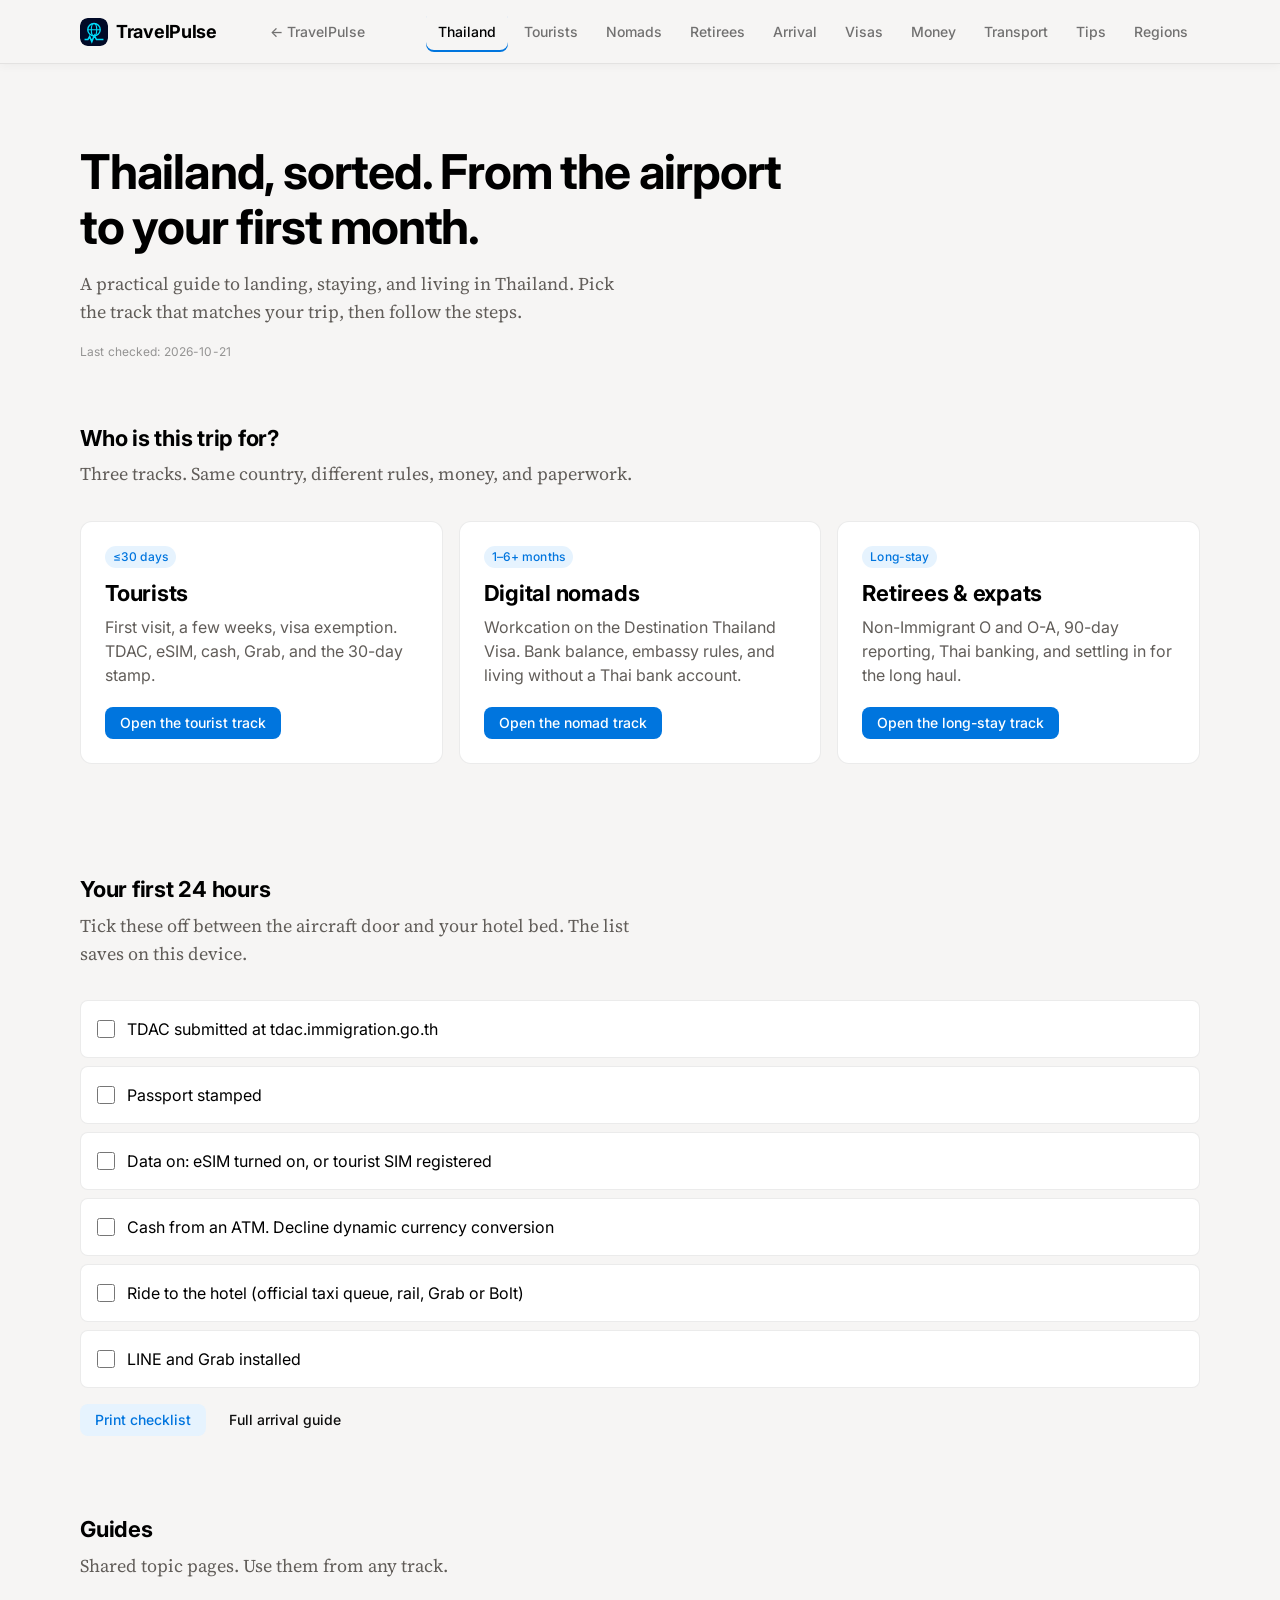
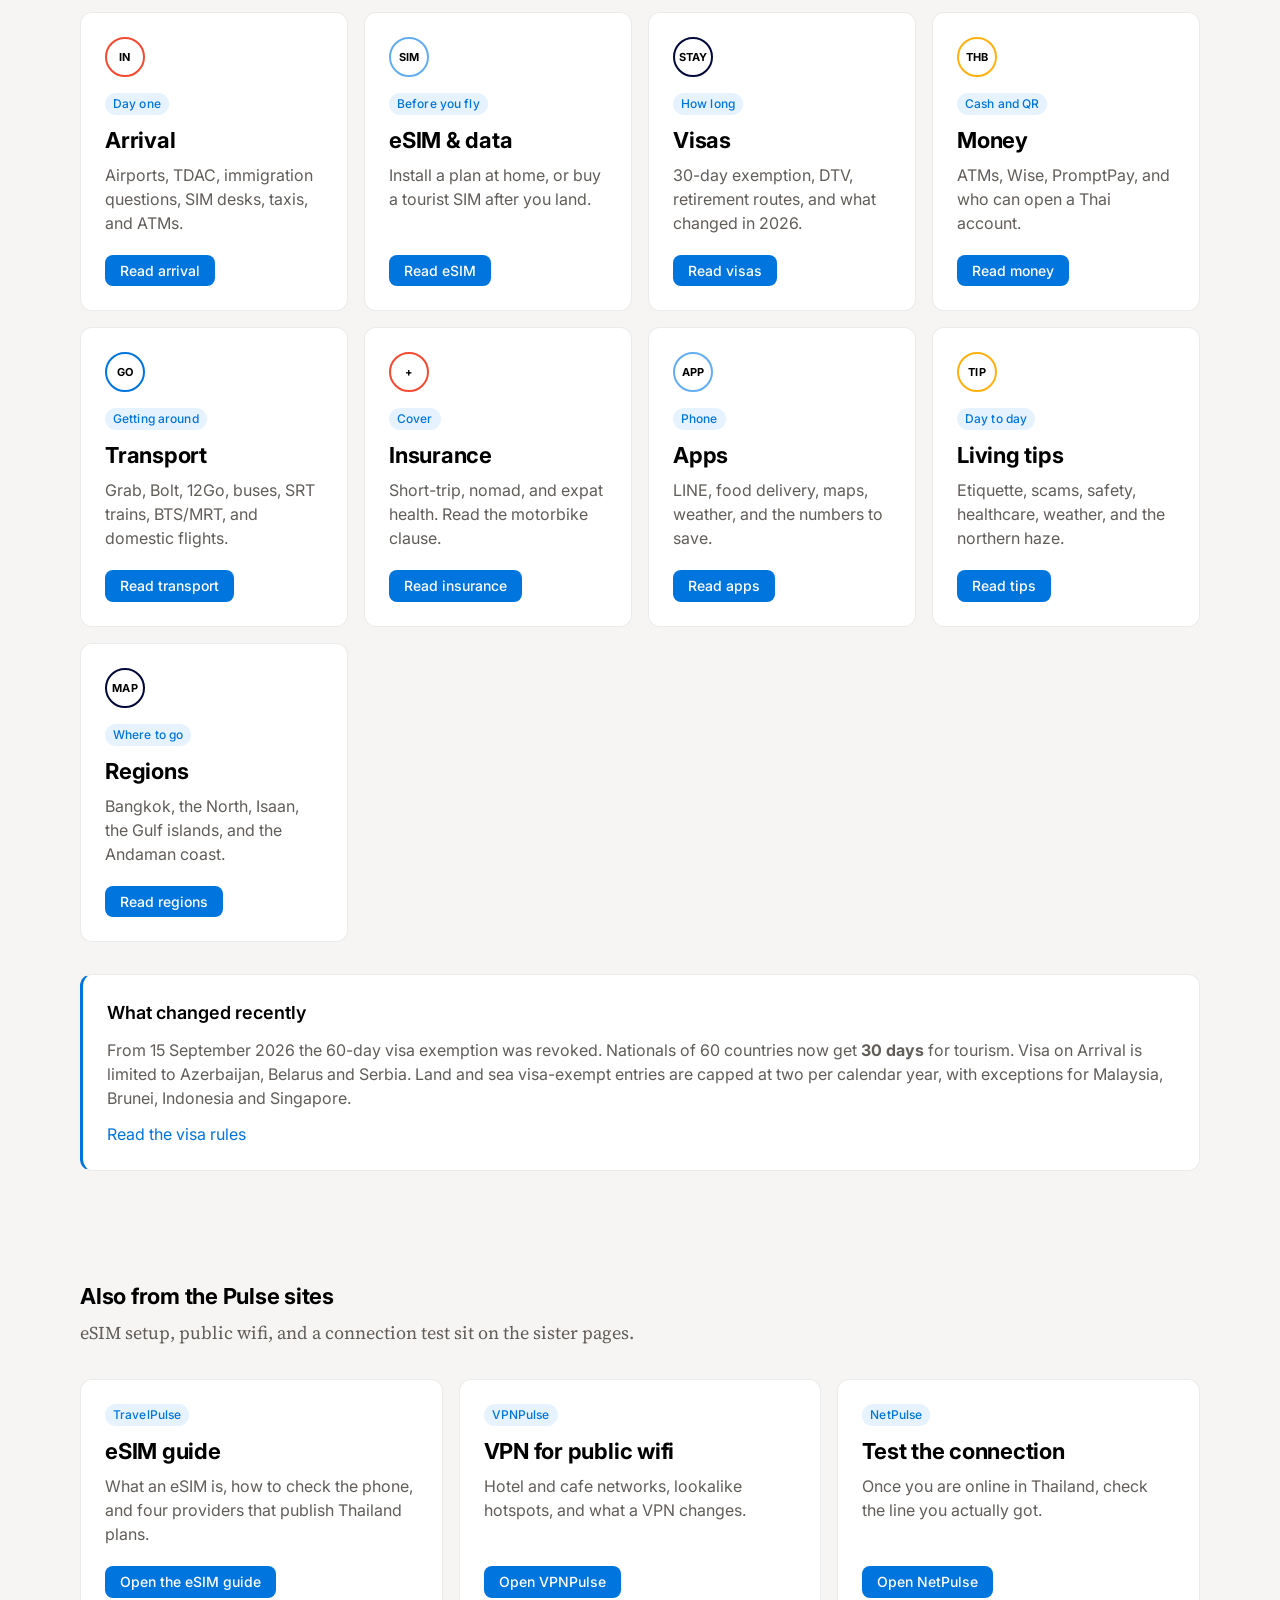
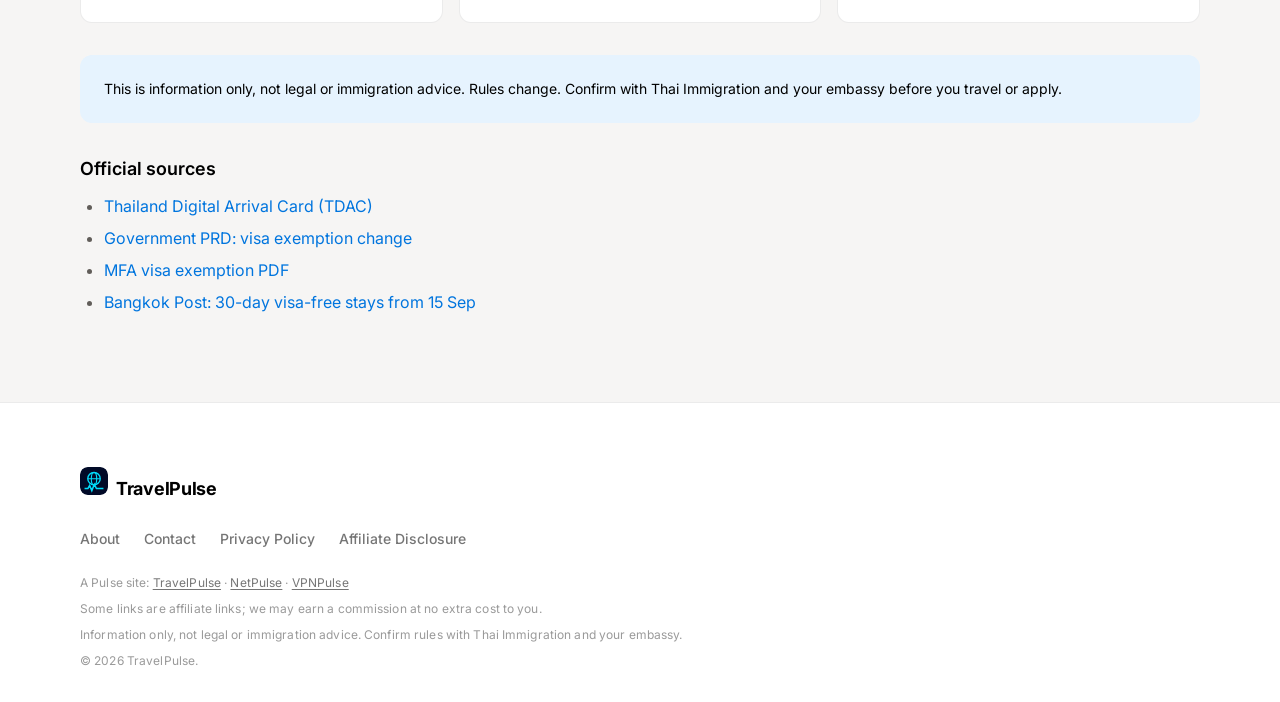
==== index.html @ aad38ae7 "Build Thailand section from BRIEF.md (Grok Build)" ====
<!DOCTYPE html>
<html lang="en">
<head>
  <meta charset="UTF-8">
  <meta name="viewport" content="width=device-width, initial-scale=1.0">
  <meta name="theme-color" content="#f6f5f4">
  <title>Thailand guide - TravelPulse</title>
  <link rel="icon" type="image/svg+xml" href="img/travelpulse-icon.svg">
  <meta name="description" content="A practical guide to Thailand: tourists, digital nomads, and long-stay. Arrival, visas, money, transport, from the airport to the first month.">
  <link rel="canonical" href="https://travelpulse.site/thailand/">
  <meta property="og:title" content="Thailand guide - TravelPulse">
  <meta property="og:description" content="A practical guide to Thailand: tourists, digital nomads, and long-stay. Arrival, visas, money, transport, from the airport to the first month.">
  <meta property="og:url" content="https://travelpulse.site/thailand/">
  <meta property="og:type" content="website">
  <meta property="og:site_name" content="TravelPulse">
  <meta name="twitter:card" content="summary">
  <link rel="preconnect" href="https://fonts.googleapis.com">
  <link rel="preconnect" href="https://fonts.gstatic.com" crossorigin>
  <link href="https://fonts.googleapis.com/css2?family=Inter:wght@400;500;600;700&family=Source+Serif+4:opsz,wght@8..60,400&display=swap" rel="stylesheet">
  <link rel="stylesheet" href="styles.css">
  <link rel="stylesheet" href="travelpulse.css">
  <link rel="stylesheet" href="thailand.css">
  <script type="application/ld+json">
{
  "@context": "https://schema.org",
  "@type": "FAQPage",
  "mainEntity": [
    {
      "@type": "Question",
      "name": "Do I need a TDAC to enter Thailand?",
      "acceptedAnswer": {
        "@type": "Answer",
        "text": "Yes. All non-Thai nationals entering by air, land or sea must submit a Thailand Digital Arrival Card online within 3 days before arrival, including arrival day. It is free and it is not a visa. Use only tdac.immigration.go.th."
      }
    },
    {
      "@type": "Question",
      "name": "How long can I stay in Thailand without a visa from 15 September 2026?",
      "acceptedAnswer": {
        "@type": "Answer",
        "text": "Nationals of 60 countries, including the UK, US, EU states, Australia, Canada and New Zealand, get 30 days for tourism. Seychelles and Mauritius get 15 days. Argentina, Brazil, Chile, South Korea and Peru keep 90 days under bilateral agreements."
      }
    },
    {
      "@type": "Question",
      "name": "Should I buy an eSIM before I fly?",
      "acceptedAnswer": {
        "@type": "Answer",
        "text": "An eSIM installed before the flight gives you data in the arrivals hall. Airport booths for AIS, TrueMove H and dtac need passport registration. A Thai number is a separate product from most data-only travel eSIMs."
      }
    }
  ]
}
  </script>
</head>
<body>
  <a class="skip-link" href="#main">Skip to content</a>
  <header class="site-header">
    <div class="container">
      <nav class="site-nav" aria-label="Primary">
        <a href="index.html" class="logo"><img class="logo-icon" src="img/travelpulse-icon.svg" alt="" width="28" height="28">TravelPulse</a>
        <a class="th-back" href="https://travelpulse.site/">← TravelPulse</a>
        <button class="nav-toggle" type="button" aria-label="Open menu" aria-expanded="false" aria-controls="primary-menu" onclick="var h=this.closest('.site-header'),o=h.classList.toggle('nav-open');this.setAttribute('aria-expanded',o);this.setAttribute('aria-label',o?'Close menu':'Open menu')"><span class="nav-toggle-bars" aria-hidden="true"><span></span><span></span><span></span></span>Menu</button>
        <ul class="nav-links" id="primary-menu">
          <li class="th-menu-back"><a href="https://travelpulse.site/">← TravelPulse</a></li>
          <li><a href="index.html" class="active" aria-current="page">Thailand</a></li>
          <li><a href="tourists.html">Tourists</a></li>
          <li><a href="nomads.html">Nomads</a></li>
          <li><a href="retirees.html">Retirees</a></li>
          <li><a href="arrival.html">Arrival</a></li>
          <li><a href="visas.html">Visas</a></li>
          <li><a href="money.html">Money</a></li>
          <li><a href="transport.html">Transport</a></li>
          <li><a href="living.html">Tips</a></li>
          <li><a href="regions.html">Regions</a></li>
        </ul>
      </nav>
    </div>
  </header>

  <main id="main">
    <section class="hero">
      <div class="container">
        <div class="hero-inner">
          <h1>Thailand, sorted. From the airport to your first month.</h1>
          <p class="lede">A practical guide to landing, staying, and living in Thailand. Pick the track that matches your trip, then follow the steps.</p>
          <p class="last-checked">Last checked: 2026-10-21</p>
        </div>
      </div>
    </section>

    <section class="section" aria-labelledby="tracks-title">
      <div class="container">
        <h2 class="section-title" id="tracks-title">Who is this trip for?</h2>
        <p class="section-intro">Three tracks. Same country, different rules, money, and paperwork.</p>
        <div class="track-grid">
          <article class="tool-card track-card">
            <span class="tool-tag">≤30 days</span>
            <h3>Tourists</h3>
            <p>First visit, a few weeks, visa exemption. TDAC, eSIM, cash, Grab, and the 30-day stamp.</p>
            <a href="tourists.html" class="btn btn-primary">Open the tourist track</a>
          </article>
          <article class="tool-card track-card">
            <span class="tool-tag">1–6+ months</span>
            <h3>Digital nomads</h3>
            <p>Workcation on the Destination Thailand Visa. Bank balance, embassy rules, and living without a Thai bank account.</p>
            <a href="nomads.html" class="btn btn-primary">Open the nomad track</a>
          </article>
          <article class="tool-card track-card">
            <span class="tool-tag">Long-stay</span>
            <h3>Retirees &amp; expats</h3>
            <p>Non-Immigrant O and O-A, 90-day reporting, Thai banking, and settling in for the long haul.</p>
            <a href="retirees.html" class="btn btn-primary">Open the long-stay track</a>
          </article>
        </div>
      </div>
    </section>

    <section class="section" aria-labelledby="hours-title">
      <div class="container">
        <h2 class="section-title" id="hours-title">Your first 24 hours</h2>
        <p class="section-intro">Tick these off between the aircraft door and your hotel bed. The list saves on this device.</p>
        <ul class="checklist" data-checklist="arrival">
          <li><label><input type="checkbox" data-key="tdac"> TDAC submitted at tdac.immigration.go.th</label></li>
          <li><label><input type="checkbox" data-key="stamp"> Passport stamped</label></li>
          <li><label><input type="checkbox" data-key="data"> Data on: eSIM turned on, or tourist SIM registered</label></li>
          <li><label><input type="checkbox" data-key="cash"> Cash from an ATM. Decline dynamic currency conversion</label></li>
          <li><label><input type="checkbox" data-key="ride"> Ride to the hotel (official taxi queue, rail, Grab or Bolt)</label></li>
          <li><label><input type="checkbox" data-key="apps"> LINE and Grab installed</label></li>
        </ul>
        <div class="checklist-actions">
          <button type="button" class="btn btn-ghost" data-print>Print checklist</button>
          <a class="btn btn-ghost-text" href="arrival.html">Full arrival guide</a>
        </div>
      </div>
    </section>

    <section class="section" aria-labelledby="topics-title">
      <div class="container">
        <h2 class="section-title" id="topics-title">Guides</h2>
        <p class="section-intro">Shared topic pages. Use them from any track.</p>
        <div class="tools-grid">
          <article class="tool-card">
            <span class="tool-mark mark-coral" aria-hidden="true">IN</span>
            <span class="tool-tag">Day one</span>
            <h3>Arrival</h3>
            <p>Airports, TDAC, immigration questions, SIM desks, taxis, and ATMs.</p>
            <a href="arrival.html" class="btn btn-primary">Read arrival</a>
          </article>
          <article class="tool-card">
            <span class="tool-mark mark-sky" aria-hidden="true">SIM</span>
            <span class="tool-tag">Before you fly</span>
            <h3>eSIM &amp; data</h3>
            <p>Install a plan at home, or buy a tourist SIM after you land.</p>
            <a href="esim.html" class="btn btn-primary">Read eSIM</a>
          </article>
          <article class="tool-card">
            <span class="tool-mark mark-midnight" aria-hidden="true">STAY</span>
            <span class="tool-tag">How long</span>
            <h3>Visas</h3>
            <p>30-day exemption, DTV, retirement routes, and what changed in 2026.</p>
            <a href="visas.html" class="btn btn-primary">Read visas</a>
          </article>
          <article class="tool-card">
            <span class="tool-mark mark-marigold" aria-hidden="true">THB</span>
            <span class="tool-tag">Cash and QR</span>
            <h3>Money</h3>
            <p>ATMs, Wise, PromptPay, and who can open a Thai account.</p>
            <a href="money.html" class="btn btn-primary">Read money</a>
          </article>
          <article class="tool-card">
            <span class="tool-mark" aria-hidden="true">GO</span>
            <span class="tool-tag">Getting around</span>
            <h3>Transport</h3>
            <p>Grab, Bolt, 12Go, buses, SRT trains, BTS/MRT, and domestic flights.</p>
            <a href="transport.html" class="btn btn-primary">Read transport</a>
          </article>
          <article class="tool-card">
            <span class="tool-mark mark-coral" aria-hidden="true">+</span>
            <span class="tool-tag">Cover</span>
            <h3>Insurance</h3>
            <p>Short-trip, nomad, and expat health. Read the motorbike clause.</p>
            <a href="insurance.html" class="btn btn-primary">Read insurance</a>
          </article>
          <article class="tool-card">
            <span class="tool-mark mark-sky" aria-hidden="true">APP</span>
            <span class="tool-tag">Phone</span>
            <h3>Apps</h3>
            <p>LINE, food delivery, maps, weather, and the numbers to save.</p>
            <a href="apps.html" class="btn btn-primary">Read apps</a>
          </article>
          <article class="tool-card">
            <span class="tool-mark mark-marigold" aria-hidden="true">TIP</span>
            <span class="tool-tag">Day to day</span>
            <h3>Living tips</h3>
            <p>Etiquette, scams, safety, healthcare, weather, and the northern haze.</p>
            <a href="living.html" class="btn btn-primary">Read tips</a>
          </article>
          <article class="tool-card">
            <span class="tool-mark mark-midnight" aria-hidden="true">MAP</span>
            <span class="tool-tag">Where to go</span>
            <h3>Regions</h3>
            <p>Bangkok, the North, Isaan, the Gulf islands, and the Andaman coast.</p>
            <a href="regions.html" class="btn btn-primary">Read regions</a>
          </article>
        </div>

        <aside class="changed-box">
          <h2>What changed recently</h2>
          <p>From 15 September 2026 the 60-day visa exemption was revoked. Nationals of 60 countries now get <strong>30 days</strong> for tourism. Visa on Arrival is limited to Azerbaijan, Belarus and Serbia. Land and sea visa-exempt entries are capped at two per calendar year, with exceptions for Malaysia, Brunei, Indonesia and Singapore.</p>
          <p><a href="visas.html">Read the visa rules</a></p>
        </aside>
      </div>
    </section>

    <section class="section cross-promo" aria-labelledby="pulse-title">
      <div class="container">
        <h2 class="section-title" id="pulse-title">Also from the Pulse sites</h2>
        <p class="section-intro">eSIM setup, public wifi, and a connection test sit on the sister pages.</p>
        <div class="tools-grid">
          <article class="tool-card">
            <span class="tool-tag">TravelPulse</span>
            <h3>eSIM guide</h3>
            <p>What an eSIM is, how to check the phone, and four providers that publish Thailand plans.</p>
            <a href="https://travelpulse.site/esim.html" class="btn btn-primary">Open the eSIM guide</a>
          </article>
          <article class="tool-card">
            <span class="tool-tag">VPNPulse</span>
            <h3>VPN for public wifi</h3>
            <p>Hotel and cafe networks, lookalike hotspots, and what a VPN changes.</p>
            <a href="https://vpnpulse.site" class="btn btn-primary" target="_blank" rel="noopener">Open VPNPulse</a>
          </article>
          <article class="tool-card">
            <span class="tool-tag">NetPulse</span>
            <h3>Test the connection</h3>
            <p>Once you are online in Thailand, check the line you actually got.</p>
            <a href="https://netpulse.site" class="btn btn-primary" target="_blank" rel="noopener">Open NetPulse</a>
          </article>
        </div>
                <aside class="disclaimer-box" role="note">
          <p>This is information only, not legal or immigration advice. Rules change. Confirm with Thai Immigration and your embassy before you travel or apply.</p>
        </aside>
                <section class="sources" aria-labelledby="sources-title">
          <h2 id="sources-title">Official sources</h2>
          <ul>
            <li><a href="https://tdac.immigration.go.th" target="_blank" rel="noopener">Thailand Digital Arrival Card (TDAC)</a></li>
            <li><a href="https://thailand.prd.go.th/en/content/category/detail/id/48/iid/538547" target="_blank" rel="noopener">Government PRD: visa exemption change</a></li>
            <li><a href="https://image.mfa.go.th/mfa/0/TkZZJfspCP/Visa_Exemption_Scheme/PR-eng.pdf" target="_blank" rel="noopener">MFA visa exemption PDF</a></li>
            <li><a href="https://www.bangkokpost.com/thailand/general/3311970/30day-visafree-stays-to-take-effect-on-sept-15" target="_blank" rel="noopener">Bangkok Post: 30-day visa-free stays from 15 Sep</a></li>
          </ul>
        </section>
      </div>
    </section>
  </main>
  <footer class="site-footer">
    <div class="container">
      <a href="index.html" class="logo"><img class="logo-icon" src="img/travelpulse-icon.svg" alt="" width="28" height="28">TravelPulse</a>
      <ul class="footer-links">
        <li><a href="https://travelpulse.site/about.html">About</a></li>
        <li><a href="https://travelpulse.site/contact.html">Contact</a></li>
        <li><a href="https://travelpulse.site/privacy.html">Privacy Policy</a></li>
        <li><a href="https://travelpulse.site/affiliate-disclosure.html">Affiliate Disclosure</a></li>
      </ul>
      <p class="footer-copy">A Pulse site: <a href="https://travelpulse.site/">TravelPulse</a> · <a href="https://netpulse.site" target="_blank" rel="noopener">NetPulse</a> · <a href="https://vpnpulse.site" target="_blank" rel="noopener">VPNPulse</a></p>
      <p class="footer-copy">Some links are affiliate links; we may earn a commission at no extra cost to you.</p>
      <p class="footer-copy">Information only, not legal or immigration advice. Confirm rules with Thai Immigration and your embassy.</p>
      <p class="footer-copy">&copy; 2026 TravelPulse.</p>
    </div>
  </footer>
  <script src="thailand.js"></script>
</body>
</html>
---- styles.css ----
/* NetPulse — Notion design system
   Tokens from /workspace/design-systems/notion/TOKENS.md
   SOURCE.md wins on conflict. */

:root {
  color-scheme: light;

  /* Surfaces */
  --nt-canvas: #f6f5f4;
  --nt-surface: #ffffff;
  --nt-surface-dark: #02093a;

  /* Ink */
  --nt-ink: #000000;
  --nt-ink-95: rgba(0, 0, 0, 0.95);
  --nt-ink-90: rgba(0, 0, 0, 0.90);
  --nt-ink-60: rgba(0, 0, 0, 0.60);
  --nt-ink-54: rgba(0, 0, 0, 0.54);
  --nt-ink-40: rgba(0, 0, 0, 0.40);
  --nt-ink-20: rgba(0, 0, 0, 0.20);
  --nt-charcoal: #111111;
  --nt-graphite: #615d59;
  --nt-stone: #757575;
  --nt-slate: #696969;
  --nt-on-dark: #ffffff;

  /* Borders */
  --nt-border: rgba(0, 0, 0, 0.08);

  /* Primary */
  --nt-blue: #0075de;
  --nt-blue-hover: #0068c6;
  --nt-blue-tint: #e6f3fe;

  /* Accents */
  --nt-marigold: #ffb110;
  --nt-coral: #f64932;
  --nt-saffron: #e89d01;
  --nt-vermillion: #e32d14;
  --nt-mocha: #b18164;
  --nt-signal-blue: #097fe8;
  --nt-sky-wash: #62aef0;
  --nt-midnight: #02093a;
  --nt-peach: #f6d5b8;

  --nt-focus-ring: 0 0 0 2px var(--nt-canvas), 0 0 0 4px var(--nt-blue);

  /* Typography */
  --nt-font-sans: "Inter", ui-sans-serif, system-ui, -apple-system, BlinkMacSystemFont, "Segoe UI", Roboto, sans-serif;
  --nt-font-serif: "Source Serif 4", "Source Serif Pro", Georgia, "Times New Roman", serif;
  --nt-font-features: "lnum";

  --nt-weight-regular: 400;
  --nt-weight-medium: 500;
  --nt-weight-semibold: 600;
  --nt-weight-bold: 700;

  --nt-text-caption: 12px;
  --nt-leading-caption: 1.33;
  --nt-tracking-caption: 0.12px;
  --nt-text-body-sm: 14px;
  --nt-leading-body-sm: 1.43;
  --nt-text-body: 16px;
  --nt-leading-body: 1.5;
  --nt-text-subheading: 20px;
  --nt-text-heading-sm: 22px;
  --nt-leading-heading-sm: 1.27;
  --nt-tracking-heading-sm: -0.242px;
  --nt-text-heading: 40px;
  --nt-leading-heading: 1.5;
  --nt-text-heading-lg: 48px;
  --nt-text-serif: 18px;
  --nt-leading-serif: 1.56;

  /* Spacing */
  --nt-space-4: 4px;
  --nt-space-8: 8px;
  --nt-space-12: 12px;
  --nt-space-16: 16px;
  --nt-space-20: 20px;
  --nt-space-24: 24px;
  --nt-space-28: 28px;
  --nt-space-32: 32px;
  --nt-space-36: 36px;
  --nt-space-64: 64px;
  --nt-space-80: 80px;

  --nt-page-max: 1120px;
  --nt-section-gap: 80px;
  --nt-card-padding: 24px;
  --nt-element-gap: 8px;

  /* Radius */
  --nt-radius-small: 4px;
  --nt-radius-button: 8px;
  --nt-radius-card: 12px;
  --nt-radius-pill: 9999px;

  --nt-border-width: 1px;
  --nt-hairline: 1px solid rgba(0, 0, 0, 0.08);
  --nt-shadow-nav: 0px 0.7px 1.462px 0px rgb(0% 0% 0% / 0.015), 0px 3px 9px 0px rgb(0% 0% 0% / 0.03);

  --nt-ease: ease;
  --nt-dur: 200ms;
}

*, *::before, *::after { box-sizing: border-box; margin: 0; padding: 0; }

html {
  overflow-y: scroll; /* always reserve the scrollbar so the header never shifts between pages */
  scroll-behavior: smooth;
  -webkit-text-size-adjust: 100%;
}

body {
  background: var(--nt-canvas);
  color: var(--nt-graphite);
  font-family: var(--nt-font-sans);
  font-size: var(--nt-text-body);
  line-height: var(--nt-leading-body);
  font-feature-settings: var(--nt-font-features);
  font-weight: var(--nt-weight-regular);
  text-align: left;
  -webkit-font-smoothing: antialiased;
  min-height: 100vh;
  display: flex;
  flex-direction: column;
}

main { flex: 1; }

a {
  color: var(--nt-blue);
  text-decoration: none;
  transition: color var(--nt-dur) var(--nt-ease), background var(--nt-dur) var(--nt-ease);
}
a:hover {
  color: var(--nt-blue-hover);
  text-decoration: underline;
  text-underline-offset: 3px;
}
a:focus-visible {
  outline: none;
  box-shadow: var(--nt-focus-ring);
  border-radius: var(--nt-radius-small);
}

.container {
  width: min(100% - var(--nt-space-32), var(--nt-page-max));
  margin: 0 auto;
}

/* —— Site header / nav —— */
.site-header {
  position: sticky;
  top: 0;
  z-index: 50;
  height: 64px;
  background: var(--nt-canvas);
  border-bottom: var(--nt-hairline);
  box-shadow: var(--nt-shadow-nav);
}
.site-header .container {
  height: 100%;
  display: flex;
  align-items: center;
}
.site-nav {
  width: 100%;
  display: flex;
  justify-content: space-between;
  align-items: center;
  gap: var(--nt-space-16);
}
.logo {
  color: var(--nt-ink);
  font-size: 18px;
  font-weight: var(--nt-weight-bold);
  letter-spacing: -0.3px;
  text-decoration: none;
  white-space: nowrap;
}
.logo:hover { color: var(--nt-ink); text-decoration: none; }
.logo-mark {
  display: inline-flex;
  align-items: center;
  justify-content: center;
  width: 28px;
  height: 28px;
  margin-right: var(--nt-space-8);
  border: 2px solid var(--nt-blue);
  border-radius: 50%;
  background: var(--nt-surface);
  color: var(--nt-blue);
  font-size: 11px;
  font-weight: 700;
  vertical-align: middle;
}

.nav-links {
  display: flex;
  flex-wrap: wrap;
  gap: var(--nt-space-4);
  list-style: none;
  justify-content: flex-end;
}
.nav-links a {
  display: inline-flex;
  align-items: center;
  min-height: 40px;
  padding: var(--nt-space-8) var(--nt-space-12);
  border-radius: var(--nt-radius-button);
  color: var(--nt-ink-54);
  font-size: var(--nt-text-body-sm);
  font-weight: var(--nt-weight-medium);
  text-decoration: none;
  transition: color var(--nt-dur) var(--nt-ease), background var(--nt-dur) var(--nt-ease);
}
.nav-links a:hover,
.nav-links a:focus-visible {
  color: var(--nt-ink);
  background: rgba(0, 0, 0, 0.04);
  text-decoration: none;
}
.nav-links a.active {
  color: var(--nt-ink);
  box-shadow: inset 0 -2px 0 var(--nt-blue);
  border-radius: var(--nt-radius-button);
}

/* —— Hero —— */
.hero {
  padding: var(--nt-space-80) 0 var(--nt-space-64);
}
.hero-inner { max-width: 720px; }
.hero-pill {
  display: inline-block;
  margin-bottom: var(--nt-space-16);
  padding: var(--nt-space-4) var(--nt-space-12);
  background: var(--nt-peach);
  border-radius: var(--nt-radius-pill);
  color: var(--nt-ink);
  font-size: var(--nt-text-caption);
  font-weight: var(--nt-weight-medium);
  letter-spacing: var(--nt-tracking-caption);
  line-height: var(--nt-leading-caption);
}
.hero h1 {
  margin: 0 0 var(--nt-space-16);
  color: var(--nt-ink);
  font-size: clamp(32px, 5vw, 48px);
  font-weight: var(--nt-weight-bold);
  letter-spacing: -1.2px;
  line-height: 1.15;
}
.hero .lede {
  margin: 0 0 var(--nt-space-32);
  color: var(--nt-graphite);
  font-family: var(--nt-font-serif);
  font-size: var(--nt-text-serif);
  line-height: var(--nt-leading-serif);
  max-width: 560px;
}

/* —— Buttons —— */
.btn {
  display: inline-flex;
  align-items: center;
  justify-content: center;
  gap: var(--nt-space-8);
  padding: 6px 15px;
  border: none;
  border-radius: var(--nt-radius-button);
  font-family: var(--nt-font-sans);
  font-size: var(--nt-text-body-sm);
  font-weight: var(--nt-weight-medium);
  line-height: 1.4;
  cursor: pointer;
  text-decoration: none;
  transition: background var(--nt-dur) var(--nt-ease), color var(--nt-dur) var(--nt-ease), border-color var(--nt-dur) var(--nt-ease);
}
.btn:focus-visible {
  outline: none;
  box-shadow: var(--nt-focus-ring);
}
.btn-primary {
  background: var(--nt-blue);
  color: #ffffff;
}
.btn-primary:hover {
  background: var(--nt-blue-hover);
  color: #ffffff;
  text-decoration: none;
}
.btn-ghost {
  background: var(--nt-blue-tint);
  color: var(--nt-blue);
}
.btn-ghost:hover {
  background: #d6ebfc;
  color: var(--nt-blue-hover);
  text-decoration: none;
}
.btn-ghost-text {
  background: transparent;
  color: var(--nt-ink-95);
}
.btn-ghost-text:hover {
  background: rgba(0, 0, 0, 0.04);
  color: var(--nt-ink);
  text-decoration: none;
}
.btn-outlined {
  background: transparent;
  color: var(--nt-ink-90);
  border: 1px solid var(--nt-ink-90);
  border-radius: var(--nt-radius-small);
  padding: 5px 10px;
}
.btn-outlined:hover {
  background: rgba(0, 0, 0, 0.04);
  color: var(--nt-ink);
  text-decoration: none;
}
.btn-block {
  width: 100%;
  padding: 12px 20px;
  font-size: 16px;
}
.btn-lg {
  padding: 10px 24px;
  font-size: 16px;
}

/* —— Cards / tools grid —— */
.section {
  padding: 0 0 var(--nt-space-80);
}
.section-title {
  margin: 0 0 var(--nt-space-8);
  color: var(--nt-ink);
  font-size: var(--nt-text-heading-sm);
  font-weight: var(--nt-weight-bold);
  letter-spacing: var(--nt-tracking-heading-sm);
  line-height: var(--nt-leading-heading-sm);
}
.section-intro {
  margin: 0 0 var(--nt-space-32);
  color: var(--nt-graphite);
  font-family: var(--nt-font-serif);
  font-size: var(--nt-text-serif);
  line-height: var(--nt-leading-serif);
  max-width: 560px;
}

.tools-grid {
  display: grid;
  grid-template-columns: repeat(auto-fit, minmax(240px, 1fr));
  gap: var(--nt-space-16);
}

.tool-card {
  background: var(--nt-surface);
  border: var(--nt-hairline);
  border-radius: var(--nt-radius-card);
  padding: var(--nt-card-padding);
  display: flex;
  flex-direction: column;
  transition: border-color var(--nt-dur) var(--nt-ease);
}
.tool-card:hover {
  border-color: rgba(0, 0, 0, 0.16);
}
.tool-card h3 {
  margin: 0 0 var(--nt-space-8);
  color: var(--nt-ink);
  font-size: var(--nt-text-heading-sm);
  font-weight: var(--nt-weight-bold);
  letter-spacing: var(--nt-tracking-heading-sm);
  line-height: var(--nt-leading-heading-sm);
}
.tool-card p {
  margin: 0 0 var(--nt-space-20);
  color: var(--nt-graphite);
  font-size: var(--nt-text-body);
  line-height: var(--nt-leading-body);
  flex: 1;
}
.tool-card .btn { align-self: flex-start; }

.tool-mark {
  display: inline-flex;
  align-items: center;
  justify-content: center;
  width: 40px;
  height: 40px;
  margin-bottom: var(--nt-space-16);
  border-radius: 50%;
  background: var(--nt-surface);
  border: 2px solid var(--nt-blue);
  color: var(--nt-ink);
  font-size: 11px;
  font-weight: 700;
  letter-spacing: 0.02em;
}
.tool-mark.mark-marigold { border-color: var(--nt-marigold); }
.tool-mark.mark-coral { border-color: var(--nt-coral); }
.tool-mark.mark-sky { border-color: var(--nt-sky-wash); }
.tool-mark.mark-midnight { border-color: var(--nt-midnight); }

.tool-tag {
  display: inline-block;
  margin-bottom: var(--nt-space-12);
  padding: 2px 8px;
  border-radius: var(--nt-radius-pill);
  font-size: var(--nt-text-caption);
  font-weight: var(--nt-weight-medium);
  letter-spacing: var(--nt-tracking-caption);
  line-height: 1.5;
  background: var(--nt-blue-tint);
  color: var(--nt-blue);
}

/* —— Ad section —— */
.ad-section {
  padding: var(--nt-space-32) 0 var(--nt-space-64);
}
.ad-container {
  max-width: 728px;
  margin: 0 auto;
  padding: var(--nt-space-24);
  background: var(--nt-surface);
  border: var(--nt-hairline);
  border-radius: var(--nt-radius-card);
  text-align: center;
  min-height: 90px;
}

/* —— Footer —— */
.site-footer {
  background: var(--nt-surface);
  border-top: var(--nt-hairline);
  padding: var(--nt-space-64) 0 var(--nt-space-32);
  text-align: left;
}
.site-footer .logo {
  margin-bottom: var(--nt-space-24);
  display: inline-block;
}
.footer-links {
  display: flex;
  flex-wrap: wrap;
  gap: var(--nt-space-8) var(--nt-space-24);
  margin-bottom: var(--nt-space-24);
  list-style: none;
}
.footer-links a {
  color: var(--nt-ink-54);
  font-size: var(--nt-text-body-sm);
  font-weight: var(--nt-weight-medium);
  text-decoration: none;
}
.footer-links a:hover {
  color: var(--nt-ink);
  text-decoration: none;
}
.footer-copy {
  color: var(--nt-ink-40);
  font-size: var(--nt-text-caption);
  letter-spacing: var(--nt-tracking-caption);
}

/* —— Tool pages —— */
.page-wrap {
  padding: var(--nt-space-64) 0;
}
.tool-panel {
  max-width: 720px;
  margin: 0 auto;
  background: var(--nt-surface);
  border: var(--nt-hairline);
  border-radius: var(--nt-radius-card);
  padding: var(--nt-space-32);
}
.tool-header {
  margin-bottom: var(--nt-space-32);
}
.tool-header h1 {
  margin: 0 0 var(--nt-space-12);
  color: var(--nt-ink);
  font-size: clamp(28px, 4vw, 40px);
  font-weight: var(--nt-weight-bold);
  letter-spacing: -1px;
  line-height: 1.2;
}
.tool-header p {
  margin: 0;
  color: var(--nt-graphite);
  font-family: var(--nt-font-serif);
  font-size: var(--nt-text-serif);
  line-height: var(--nt-leading-serif);
}

.input-group { margin-bottom: var(--nt-space-24); }
.input-group label,
.form-group label {
  display: block;
  margin-bottom: var(--nt-space-8);
  color: var(--nt-ink);
  font-size: var(--nt-text-body-sm);
  font-weight: var(--nt-weight-medium);
}
.input-group input,
.form-group input,
.form-group textarea {
  width: 100%;
  padding: 12px 14px;
  border: var(--nt-hairline);
  border-radius: var(--nt-radius-button);
  background: var(--nt-canvas);
  color: var(--nt-ink);
  font-family: var(--nt-font-sans);
  font-size: var(--nt-text-body);
  line-height: 1.5;
  transition: border-color var(--nt-dur) var(--nt-ease), box-shadow var(--nt-dur) var(--nt-ease);
}
.input-group input:focus,
.form-group input:focus,
.form-group textarea:focus {
  outline: none;
  border-color: var(--nt-blue);
  box-shadow: var(--nt-focus-ring);
  background: var(--nt-surface);
}

.result-section {
  margin-top: var(--nt-space-32);
  padding: var(--nt-space-24);
  background: var(--nt-canvas);
  border-radius: var(--nt-radius-card);
  display: none;
}
.result-section.show { display: block; }
.result-section h3 {
  margin: 0 0 var(--nt-space-20);
  color: var(--nt-ink);
  font-size: 18px;
  font-weight: var(--nt-weight-semibold);
}
.result-section h3 span { color: var(--nt-blue); }
.result-item {
  margin-bottom: var(--nt-space-16);
  padding-bottom: var(--nt-space-16);
  border-bottom: var(--nt-hairline);
}
.result-item:last-of-type { border-bottom: none; margin-bottom: 0; padding-bottom: 0; }
.result-label {
  display: block;
  margin-bottom: var(--nt-space-4);
  color: var(--nt-ink-60);
  font-size: var(--nt-text-caption);
  font-weight: var(--nt-weight-medium);
  letter-spacing: var(--nt-tracking-caption);
}
.result-value {
  color: var(--nt-ink);
  font-family: ui-monospace, SFMono-Regular, Menlo, Consolas, monospace;
  font-size: var(--nt-text-body-sm);
}

.loading {
  display: none;
  text-align: left;
  padding: var(--nt-space-16) 0;
  color: var(--nt-stone);
  font-size: var(--nt-text-body-sm);
}
.loading.show { display: block; }

.ad-space {
  margin-top: var(--nt-space-32);
  padding: var(--nt-space-20);
  background: var(--nt-canvas);
  border: var(--nt-hairline);
  border-radius: var(--nt-radius-card);
  text-align: center;
  min-height: 60px;
}

.partner-row {
  margin-top: var(--nt-space-32);
}
.partner-row .caption {
  margin-bottom: var(--nt-space-12);
  color: var(--nt-ink-60);
  font-size: var(--nt-text-caption);
  font-weight: var(--nt-weight-medium);
  letter-spacing: var(--nt-tracking-caption);
}
.partner-links {
  display: flex;
  flex-wrap: wrap;
  gap: var(--nt-space-8);
}
.partner-links a {
  display: inline-flex;
  align-items: center;
  padding: 5px 10px;
  border: 1px solid var(--nt-ink-90);
  border-radius: var(--nt-radius-small);
  color: var(--nt-ink-90);
  font-size: var(--nt-text-body-sm);
  font-weight: var(--nt-weight-medium);
  text-decoration: none;
}
.partner-links a:hover {
  background: rgba(0, 0, 0, 0.04);
  color: var(--nt-ink);
  text-decoration: none;
}

/* IP page */
.ip-display {
  padding: var(--nt-space-32);
  background: var(--nt-midnight);
  color: var(--nt-on-dark);
  border-radius: var(--nt-radius-card);
  margin: 0 0 var(--nt-space-24);
}
.ip-display .ip-label {
  display: block;
  margin-bottom: var(--nt-space-4);
  color: rgba(255, 255, 255, 0.6);
  font-size: var(--nt-text-caption);
  font-weight: var(--nt-weight-medium);
  letter-spacing: var(--nt-tracking-caption);
}
.ip-display .ip-value {
  display: block;
  margin-bottom: var(--nt-space-20);
  color: #ffffff;
  font-family: ui-monospace, SFMono-Regular, Menlo, Consolas, monospace;
  font-size: clamp(22px, 4vw, 32px);
  font-weight: var(--nt-weight-bold);
  letter-spacing: -0.5px;
}
.ip-display .ip-value:last-child { margin-bottom: 0; }

.result-grid {
  display: grid;
  grid-template-columns: repeat(auto-fit, minmax(160px, 1fr));
  gap: var(--nt-space-12);
  margin-bottom: var(--nt-space-24);
}
.result-card {
  background: var(--nt-canvas);
  border-radius: var(--nt-radius-button);
  padding: var(--nt-space-16);
}
.result-card label {
  display: block;
  margin-bottom: var(--nt-space-4);
  color: var(--nt-ink-60);
  font-size: var(--nt-text-caption);
  font-weight: var(--nt-weight-medium);
  letter-spacing: var(--nt-tracking-caption);
}
.result-card .value,
.result-card value {
  display: block;
  color: var(--nt-ink);
  font-family: ui-monospace, SFMono-Regular, Menlo, Consolas, monospace;
  font-size: var(--nt-text-body-sm);
}

.pill-row {
  display: flex;
  flex-wrap: wrap;
  gap: var(--nt-space-8);
  margin-top: var(--nt-space-12);
}
.pill {
  display: inline-block;
  padding: 4px 12px;
  border-radius: var(--nt-radius-pill);
  font-size: var(--nt-text-caption);
  font-weight: var(--nt-weight-medium);
  letter-spacing: var(--nt-tracking-caption);
  line-height: 1.5;
}
.pill-marigold { background: var(--nt-marigold); color: var(--nt-ink); }
.pill-coral { background: var(--nt-coral); color: #ffffff; }
.pill-sky { background: var(--nt-sky-wash); color: var(--nt-ink); }
.pill-tint { background: var(--nt-blue-tint); color: var(--nt-blue); }

.btn-stack {
  display: flex;
  flex-direction: column;
  gap: var(--nt-space-12);
}

/* About / Contact / Privacy reading pages */
.reading-panel {
  max-width: 720px;
  margin: 0 auto;
  background: var(--nt-surface);
  border: var(--nt-hairline);
  border-radius: var(--nt-radius-card);
  padding: var(--nt-space-32);
}
.reading-panel h1 {
  margin: 0 0 var(--nt-space-12);
  color: var(--nt-ink);
  font-size: clamp(28px, 4vw, 40px);
  font-weight: var(--nt-weight-bold);
  letter-spacing: -1px;
  line-height: 1.2;
}
.reading-panel > p,
.reading-panel .lede {
  margin: 0 0 var(--nt-space-24);
  color: var(--nt-graphite);
  font-family: var(--nt-font-serif);
  font-size: var(--nt-text-serif);
  line-height: var(--nt-leading-serif);
}
.reading-panel .lede:has(+ .meta) { margin-bottom: var(--nt-space-8); }
.reading-panel .meta {
  margin: 0 0 var(--nt-space-24);
  color: var(--nt-ink-40);
  font-size: var(--nt-text-caption);
  letter-spacing: var(--nt-tracking-caption);
  font-family: var(--nt-font-sans);
}
.mission-card,
.policy-section {
  margin: var(--nt-space-24) 0;
  padding: var(--nt-space-24);
  background: var(--nt-canvas);
  border-radius: var(--nt-radius-card);
}
.mission-card h3,
.policy-section h3 {
  margin: 0 0 var(--nt-space-12);
  color: var(--nt-ink);
  font-size: 18px;
  font-weight: var(--nt-weight-semibold);
}
.mission-card p,
.policy-section p {
  margin: 0;
  color: var(--nt-graphite);
  font-size: var(--nt-text-body);
  line-height: var(--nt-leading-body);
  font-family: var(--nt-font-sans);
}
.policy-section ul {
  margin: var(--nt-space-12) 0 0;
  padding-left: var(--nt-space-24);
  color: var(--nt-graphite);
}
.policy-section li { margin-bottom: var(--nt-space-8); }
.back-link {
  display: inline-block;
  margin-top: var(--nt-space-24);
  font-size: var(--nt-text-body-sm);
  font-weight: var(--nt-weight-medium);
}

.contact-form .form-group { margin-bottom: var(--nt-space-20); }
.contact-form textarea { resize: vertical; min-height: 120px; }

/* —— Mobile menu —— */
.nav-toggle {
  display: none;
  align-items: center;
  gap: var(--nt-space-8);
  min-height: 40px;
  padding: var(--nt-space-8) var(--nt-space-12);
  border: var(--nt-hairline);
  border-radius: var(--nt-radius-button);
  background: var(--nt-surface);
  color: var(--nt-ink);
  font: inherit;
  font-size: var(--nt-text-body-sm);
  font-weight: var(--nt-weight-medium);
  cursor: pointer;
}
.nav-toggle-bars { display: inline-flex; flex-direction: column; gap: 3px; width: 16px; }
.nav-toggle-bars span {
  display: block;
  height: 2px;
  border-radius: 1px;
  background: currentColor;
  transition: transform var(--nt-dur) var(--nt-ease), opacity var(--nt-dur) var(--nt-ease);
}
.nav-open .nav-toggle-bars span:nth-child(1) { transform: translateY(5px) rotate(45deg); }
.nav-open .nav-toggle-bars span:nth-child(2) { opacity: 0; }
.nav-open .nav-toggle-bars span:nth-child(3) { transform: translateY(-5px) rotate(-45deg); }

@media (max-width: 768px) {
  .nav-toggle { display: inline-flex; }
  .nav-links { display: none; }
  .site-header.nav-open .nav-links {
    display: flex;
    flex-direction: column;
    flex-wrap: nowrap;
    gap: var(--nt-space-4);
    position: absolute;
    top: 64px;
    left: 0;
    right: 0;
    max-height: calc(100vh - 64px);
    overflow-y: auto;
    padding: var(--nt-space-12) var(--nt-space-16) var(--nt-space-16);
    background: var(--nt-canvas);
    border-bottom: var(--nt-hairline);
    box-shadow: var(--nt-shadow-nav);
  }
  .site-header.nav-open .nav-links a { display: flex; width: 100%; font-size: var(--nt-text-body, 16px); }
  .site-header.nav-open .nav-links a.active { box-shadow: inset 2px 0 0 var(--nt-blue); background: rgba(0, 0, 0, 0.04); }
  .hero { padding: var(--nt-space-64) 0 var(--nt-space-32); }
  .tool-panel,
  .reading-panel { padding: var(--nt-space-24); }
  .page-wrap { padding: var(--nt-space-32) 0; }
}

/* —— Speed test —— */
.speed-panel {
  max-width: 720px;
  margin: 0 auto;
  background: var(--nt-surface);
  border: var(--nt-hairline);
  border-radius: var(--nt-radius-card);
  padding: var(--nt-space-32);
}

.speed-display {
  display: grid;
  grid-template-columns: repeat(4, minmax(0, 1fr));
  gap: var(--nt-space-24);
  padding: var(--nt-space-32);
  background: var(--nt-midnight);
  color: var(--nt-on-dark);
  border-radius: var(--nt-radius-card);
  margin: 0 0 var(--nt-space-24);
}

.speed-metric {
  flex: 1 1 140px;
  min-width: 120px;
}

.speed-metric .metric-label {
  display: block;
  margin-bottom: var(--nt-space-8);
  color: rgba(255, 255, 255, 0.6);
  font-size: var(--nt-text-caption);
  font-weight: var(--nt-weight-medium);
  letter-spacing: var(--nt-tracking-caption);
}

.speed-metric .metric-value {
  display: inline-block;
  color: #ffffff;
  font-family: ui-monospace, SFMono-Regular, Menlo, Consolas, monospace;
  font-size: clamp(22px, 4vw, 32px);
  font-weight: var(--nt-weight-bold);
  letter-spacing: -0.5px;
  margin-right: var(--nt-space-8);
}

.status-indicator {
  display: inline-block;
  width: 10px;
  height: 10px;
  border-radius: 50%;
  vertical-align: middle;
  background: var(--nt-sky-wash);
}
.status-indicator.status-online { background: var(--nt-sky-wash); }
.status-indicator.status-offline { background: var(--nt-coral); }
.status-indicator.status-testing {
  background: var(--nt-marigold);
  animation: nt-pulse 1s ease infinite;
}
@keyframes nt-pulse {
  0%, 100% { opacity: 1; }
  50% { opacity: 0.45; }
}

.speed-actions {
  display: flex;
  flex-wrap: wrap;
  gap: var(--nt-space-12);
  margin-bottom: var(--nt-space-32);
}

.speed-test-btn { /* kept for JS querySelector */ }
.btn-stop {
  background: var(--nt-coral);
  color: #ffffff;
}
.btn-stop:hover {
  background: var(--nt-vermillion);
  color: #ffffff;
  text-decoration: none;
}

.speed-results {
  display: grid;
  grid-template-columns: repeat(auto-fit, minmax(160px, 1fr));
  gap: var(--nt-space-12);
  margin-bottom: var(--nt-space-24);
}
.speed-results .result-card {
  background: var(--nt-canvas);
  border-radius: var(--nt-radius-button);
  padding: var(--nt-space-16);
  border-left: 3px solid var(--nt-blue);
}
.speed-results .result-card h3 {
  margin: 0 0 var(--nt-space-8);
  color: var(--nt-ink-60);
  font-size: var(--nt-text-caption);
  font-weight: var(--nt-weight-medium);
  letter-spacing: var(--nt-tracking-caption);
}
.speed-results .result-card .value {
  color: var(--nt-ink);
  font-family: ui-monospace, SFMono-Regular, Menlo, Consolas, monospace;
  font-size: 18px;
  font-weight: var(--nt-weight-semibold);
}

/* —— VPN compare —— */
.vpn-wrap {
  max-width: 1000px;
  margin: 0 auto;
}
.vpn-intro {
  margin-bottom: var(--nt-space-32);
}
.vpn-intro h1 {
  margin: 0 0 var(--nt-space-12);
  color: var(--nt-ink);
  font-size: clamp(28px, 4vw, 40px);
  font-weight: var(--nt-weight-bold);
  letter-spacing: -1px;
  line-height: 1.2;
}
.vpn-intro .lede {
  margin: 0;
  color: var(--nt-graphite);
  font-family: var(--nt-font-serif);
  font-size: var(--nt-text-serif);
  line-height: var(--nt-leading-serif);
  max-width: 640px;
}

.stats-bar {
  display: grid;
  grid-template-columns: repeat(auto-fit, minmax(120px, 1fr));
  gap: var(--nt-space-12);
  padding: var(--nt-space-24);
  background: var(--nt-surface);
  border: var(--nt-hairline);
  border-radius: var(--nt-radius-card);
  margin-bottom: var(--nt-space-32);
}
.stat-item { text-align: left; }
.stat-value {
  color: var(--nt-ink);
  font-size: 24px;
  font-weight: var(--nt-weight-bold);
  letter-spacing: -0.5px;
}
.stat-label {
  margin-top: var(--nt-space-4);
  color: var(--nt-ink-40);
  font-size: var(--nt-text-caption);
  font-weight: var(--nt-weight-medium);
  letter-spacing: var(--nt-tracking-caption);
}

.vpn-grid {
  display: grid;
  grid-template-columns: repeat(auto-fit, minmax(280px, 1fr));
  gap: var(--nt-space-16);
  margin-bottom: var(--nt-space-32);
}

.vpn-card {
  background: var(--nt-surface);
  border: var(--nt-hairline);
  border-radius: var(--nt-radius-card);
  padding: var(--nt-card-padding);
  display: flex;
  flex-direction: column;
  transition: border-color var(--nt-dur) var(--nt-ease);
}
.vpn-card:hover { border-color: rgba(0, 0, 0, 0.16); }

.vpn-header {
  display: flex;
  justify-content: space-between;
  align-items: flex-start;
  gap: var(--nt-space-12);
  margin-bottom: var(--nt-space-12);
}
.vpn-name {
  color: var(--nt-ink);
  font-size: var(--nt-text-heading-sm);
  font-weight: var(--nt-weight-bold);
  letter-spacing: var(--nt-tracking-heading-sm);
  line-height: var(--nt-leading-heading-sm);
}
.vpn-rating {
  flex-shrink: 0;
  padding: 2px 8px;
  border-radius: var(--nt-radius-pill);
  background: var(--nt-blue-tint);
  color: var(--nt-blue);
  font-size: var(--nt-text-caption);
  font-weight: var(--nt-weight-medium);
  letter-spacing: var(--nt-tracking-caption);
}

.vpn-speed {
  margin: 0 0 var(--nt-space-8);
  color: var(--nt-ink);
  font-size: 18px;
  font-weight: var(--nt-weight-semibold);
}
.vpn-card > p {
  margin: 0 0 var(--nt-space-16);
  color: var(--nt-graphite);
  font-size: var(--nt-text-body-sm);
  line-height: var(--nt-leading-body-sm);
}

.vpn-feature {
  position: relative;
  margin: 0 0 var(--nt-space-8);
  padding-left: var(--nt-space-20);
  color: var(--nt-graphite);
  font-size: var(--nt-text-body-sm);
  line-height: var(--nt-leading-body-sm);
}
.vpn-feature::before {
  content: "+";
  position: absolute;
  left: 0;
  color: var(--nt-blue);
  font-weight: var(--nt-weight-bold);
}

.vpn-affiliate {
  margin-top: auto;
  padding: var(--nt-space-20);
  background: var(--nt-midnight);
  color: var(--nt-on-dark);
  border-radius: var(--nt-radius-card);
}
.affiliate-rate {
  margin-bottom: var(--nt-space-8);
  color: #ffffff;
  font-size: 20px;
  font-weight: var(--nt-weight-bold);
  letter-spacing: -0.3px;
}
.commission-details {
  margin-bottom: var(--nt-space-16);
  color: rgba(255, 255, 255, 0.7);
  font-size: var(--nt-text-body-sm);
  line-height: var(--nt-leading-body-sm);
}
.get-link-btn {
  width: 100%;
  background: var(--nt-surface);
  color: var(--nt-ink);
  border: none;
  border-radius: var(--nt-radius-button);
  padding: 10px 16px;
  font-family: var(--nt-font-sans);
  font-size: var(--nt-text-body-sm);
  font-weight: var(--nt-weight-medium);
  cursor: pointer;
  transition: background var(--nt-dur) var(--nt-ease);
}
.get-link-btn:hover {
  background: var(--nt-blue-tint);
  color: var(--nt-blue);
}
.get-link-btn:focus-visible {
  outline: none;
  box-shadow: var(--nt-focus-ring);
}

.vpn-cta {
  margin: var(--nt-space-32) 0 0;
  padding: var(--nt-space-24);
  background: var(--nt-blue-tint);
  border-radius: var(--nt-radius-card);
}
.vpn-cta h3 {
  margin: 0 0 var(--nt-space-12);
  color: var(--nt-ink);
  font-size: 18px;
  font-weight: var(--nt-weight-semibold);
}
.vpn-cta p {
  margin: 0 0 var(--nt-space-12);
  color: var(--nt-graphite);
  font-size: var(--nt-text-body);
  line-height: var(--nt-leading-body);
}
.vpn-cta p:last-child { margin-bottom: 0; }
.vpn-cta strong { color: var(--nt-ink); font-weight: var(--nt-weight-semibold); }

@media (max-width: 768px) {
  .speed-panel { padding: var(--nt-space-24); }
  .speed-display { padding: var(--nt-space-24); }
}

/* —— Blog —— */
.pill-midnight { background: var(--nt-midnight); color: #ffffff; }
.pill-peach { background: var(--nt-peach); color: var(--nt-ink); }

.blog-wrap {
  max-width: 720px;
  margin: 0 auto;
}
.blog-head {
  margin-bottom: var(--nt-space-32);
  background: var(--nt-surface);
  border: var(--nt-hairline);
  border-radius: var(--nt-radius-card);
  padding: var(--nt-space-32);
}
.blog-head h1 {
  margin: 0 0 var(--nt-space-12);
  color: var(--nt-ink);
  font-size: clamp(28px, 4vw, 40px);
  font-weight: var(--nt-weight-bold);
  letter-spacing: -1px;
  line-height: 1.2;
}
.blog-head .lede {
  margin: 0;
  color: var(--nt-graphite);
  font-family: var(--nt-font-serif);
  font-size: var(--nt-text-serif);
  line-height: var(--nt-leading-serif);
}

.post-list {
  display: flex;
  flex-direction: column;
  gap: var(--nt-space-16);
}
.post-card {
  background: var(--nt-surface);
  border: var(--nt-hairline);
  border-radius: var(--nt-radius-card);
  padding: var(--nt-card-padding);
  display: flex;
  flex-direction: column;
  transition: border-color var(--nt-dur) var(--nt-ease);
}
.post-card:hover { border-color: rgba(0, 0, 0, 0.16); }
.post-card h2,
.post-card h3 {
  margin: 0 0 var(--nt-space-8);
  font-size: var(--nt-text-heading-sm);
  font-weight: var(--nt-weight-bold);
  letter-spacing: var(--nt-tracking-heading-sm);
  line-height: var(--nt-leading-heading-sm);
}
.post-card-compact h3 { font-size: 18px; line-height: 1.35; letter-spacing: -0.2px; }
.post-card h2 a,
.post-card h3 a { color: var(--nt-ink); }
.post-card h2 a:hover,
.post-card h3 a:hover { color: var(--nt-blue); }
.post-card p {
  margin: 0 0 var(--nt-space-16);
  color: var(--nt-graphite);
  font-size: var(--nt-text-body);
  line-height: 1.6;
  flex: 1;
}
.post-card-compact p { font-size: var(--nt-text-body-sm); line-height: 1.55; }
.read-link {
  align-self: flex-start;
  font-size: var(--nt-text-body-sm);
  font-weight: var(--nt-weight-medium);
}

.post-meta {
  display: flex;
  flex-wrap: wrap;
  align-items: center;
  gap: var(--nt-space-8);
  margin-bottom: var(--nt-space-12);
  color: var(--nt-ink-60);
  font-size: var(--nt-text-caption);
  font-weight: var(--nt-weight-medium);
  letter-spacing: var(--nt-tracking-caption);
}
.post-meta .pill { padding: 2px 10px; }
.post-meta-sep { color: var(--nt-ink-40); }

.blog-grid {
  display: grid;
  grid-template-columns: repeat(auto-fit, minmax(280px, 1fr));
  gap: var(--nt-space-16);
}
.section-head-row {
  display: flex;
  align-items: baseline;
  justify-content: space-between;
  gap: var(--nt-space-16);
}
.section-link {
  font-size: var(--nt-text-body-sm);
  font-weight: var(--nt-weight-medium);
  white-space: nowrap;
}

/* Article */
.article {
  max-width: 720px;
  margin: 0 auto;
  background: var(--nt-surface);
  border: var(--nt-hairline);
  border-radius: var(--nt-radius-card);
  padding: var(--nt-space-32);
}
.article-header { margin-bottom: var(--nt-space-24); }
.article-crumb {
  margin: 0 0 var(--nt-space-16);
  color: var(--nt-ink-40);
  font-size: var(--nt-text-body-sm);
  font-weight: var(--nt-weight-medium);
}
.article-crumb span { margin: 0 var(--nt-space-4); }
.article h1 {
  margin: 0 0 var(--nt-space-12);
  color: var(--nt-ink);
  font-size: clamp(28px, 4vw, 40px);
  font-weight: var(--nt-weight-bold);
  letter-spacing: -1px;
  line-height: 1.2;
}
.article-header .post-meta { margin-bottom: var(--nt-space-4); }
.article-byline {
  margin: 0;
  color: var(--nt-ink-60);
  font-size: var(--nt-text-body-sm);
}
.article-lede {
  margin: 0 0 var(--nt-space-32);
  padding-bottom: var(--nt-space-32);
  border-bottom: var(--nt-hairline);
  color: var(--nt-charcoal);
  font-family: var(--nt-font-serif);
  font-size: 20px;
  line-height: 1.6;
}
.article-body {
  color: var(--nt-graphite);
  font-size: 17px;
  line-height: 1.6;
}
.article-body h2 {
  margin: var(--nt-space-36) 0 var(--nt-space-12);
  color: var(--nt-ink);
  font-size: var(--nt-text-heading-sm);
  font-weight: var(--nt-weight-bold);
  letter-spacing: var(--nt-tracking-heading-sm);
  line-height: var(--nt-leading-heading-sm);
}
.article-body h2:first-child { margin-top: 0; }
.article-body p { margin: 0 0 var(--nt-space-16); }
.article-body ul,
.article-body ol {
  margin: 0 0 var(--nt-space-16);
  padding-left: var(--nt-space-24);
}
.article-body li { margin-bottom: var(--nt-space-8); }
.article-body li::marker { color: var(--nt-ink-40); }
.article-body strong { color: var(--nt-ink); font-weight: var(--nt-weight-semibold); }
.article-body code,
.policy-section code {
  padding: 1px 6px;
  background: var(--nt-canvas);
  border: var(--nt-hairline);
  border-radius: var(--nt-radius-small);
  color: var(--nt-ink);
  font-family: ui-monospace, SFMono-Regular, Menlo, Consolas, monospace;
  font-size: 0.86em;
  overflow-wrap: anywhere;
}

.article-callout {
  margin: var(--nt-space-32) 0;
  padding: var(--nt-space-24);
  background: var(--nt-canvas);
  border: var(--nt-hairline);
  border-radius: var(--nt-radius-card);
}
.article-callout h2 {
  margin: 0 0 var(--nt-space-8);
  color: var(--nt-ink);
  font-size: 18px;
  font-weight: var(--nt-weight-semibold);
}
.article-callout p {
  margin: 0 0 var(--nt-space-16);
  color: var(--nt-graphite);
  line-height: 1.6;
}
.callout-actions {
  display: flex;
  flex-wrap: wrap;
  gap: var(--nt-space-8);
}

.article-nav {
  display: grid;
  grid-template-columns: repeat(auto-fit, minmax(240px, 1fr));
  gap: var(--nt-space-12);
  padding-top: var(--nt-space-24);
  border-top: var(--nt-hairline);
}
.article-nav-card {
  display: flex;
  flex-direction: column;
  gap: var(--nt-space-4);
  padding: var(--nt-space-16);
  border: var(--nt-hairline);
  border-radius: var(--nt-radius-card);
  background: var(--nt-surface);
  transition: border-color var(--nt-dur) var(--nt-ease);
}
.article-nav-card:hover { border-color: rgba(0, 0, 0, 0.16); text-decoration: none; }
.article-nav-next { text-align: right; grid-column: -2; }
.article-nav-label {
  color: var(--nt-ink-40);
  font-size: var(--nt-text-caption);
  font-weight: var(--nt-weight-medium);
  letter-spacing: var(--nt-tracking-caption);
}
.article-nav-title {
  color: var(--nt-ink);
  font-size: var(--nt-text-body-sm);
  font-weight: var(--nt-weight-semibold);
  line-height: 1.4;
}
.article-nav-card:hover .article-nav-title { color: var(--nt-blue); }

.policy-section p + p,
.policy-section ul + p { margin-top: var(--nt-space-12); }

@media (max-width: 768px) {
  .article { padding: var(--nt-space-24); }
  .blog-head { padding: var(--nt-space-24); }
  .article-lede { font-size: var(--nt-text-serif); }
  .article-body { font-size: var(--nt-text-body); }
  .article-nav-next { text-align: left; grid-column: auto; }
}
.post-card-compact .post-meta-sep,
.post-card-compact .post-read-time { display: none; }

/* —— DNS checker (live DoH lookup) —— */
.input-row {
  display: grid;
  grid-template-columns: 1fr 160px;
  gap: var(--nt-space-12);
}
.input-row .input-group { margin-bottom: var(--nt-space-24); }
.input-group select {
  width: 100%;
  padding: 12px 14px;
  border: var(--nt-hairline);
  border-radius: var(--nt-radius-button);
  background: var(--nt-canvas);
  color: var(--nt-ink);
  font-family: var(--nt-font-sans);
  font-size: var(--nt-text-body);
  line-height: 1.5;
  transition: border-color var(--nt-dur) var(--nt-ease), box-shadow var(--nt-dur) var(--nt-ease);
}
.input-group select:focus {
  outline: none;
  border-color: var(--nt-blue);
  box-shadow: var(--nt-focus-ring);
  background: var(--nt-surface);
}
.field-error {
  margin: calc(-1 * var(--nt-space-16)) 0 var(--nt-space-16);
  color: var(--nt-vermillion);
  font-size: var(--nt-text-body-sm);
}
.field-error:empty { display: none; }
.dns-status-pill { vertical-align: middle; }
.dns-table-wrap { overflow-x: auto; }
.dns-table {
  width: 100%;
  border-collapse: collapse;
  font-size: var(--nt-text-body-sm);
}
.dns-table th {
  padding: 0 var(--nt-space-12) var(--nt-space-8) 0;
  color: var(--nt-ink-60);
  font-size: var(--nt-text-caption);
  font-weight: var(--nt-weight-medium);
  letter-spacing: var(--nt-tracking-caption);
  text-align: left;
  white-space: nowrap;
}
.dns-table td {
  padding: var(--nt-space-8) var(--nt-space-12) var(--nt-space-8) 0;
  border-top: var(--nt-hairline);
  color: var(--nt-ink);
  font-family: ui-monospace, SFMono-Regular, Menlo, Consolas, monospace;
  vertical-align: top;
  overflow-wrap: anywhere;
}
.dns-table td:not(.dns-data) { white-space: nowrap; overflow-wrap: normal; }
.dns-table td.dns-data { width: 60%; min-width: 140px; }
.dns-empty { color: var(--nt-ink-60); font-size: var(--nt-text-body-sm); }
.tool-caption {
  margin-top: var(--nt-space-16);
  color: var(--nt-ink-60);
  font-size: var(--nt-text-caption);
  letter-spacing: var(--nt-tracking-caption);
}
.tool-caption.is-error { color: var(--nt-vermillion); }
@media (max-width: 560px) {
  .input-row { grid-template-columns: 1fr; gap: 0; }
  .dns-table thead { display: none; }
  .dns-table tr {
    display: grid;
    grid-template-columns: auto auto 1fr;
    column-gap: var(--nt-space-12);
    padding: var(--nt-space-8) 0;
    border-top: var(--nt-hairline);
  }
  .dns-table td { padding: 0; border-top: none; }
  .dns-table td:nth-child(3)::before { content: "TTL "; color: var(--nt-ink-60); }
  .dns-table td.dns-data { grid-column: 1 / -1; width: auto; min-width: 0; padding-top: var(--nt-space-4); }
}

/* Live speed values ("986 Mbps", "3.47 Gbps") stay on one line */
.speed-metric .metric-value {
  white-space: nowrap;
  font-size: clamp(22px, 3.4vw, 28px);
}

/* —— Speed panel at 720px: keep result boxes tidy —— */
.speed-results > * { min-width: 0; }
.speed-results { grid-template-columns: repeat(auto-fit, minmax(220px, 1fr)); }
.speed-results .value { overflow-wrap: anywhere; }
@media (max-width: 768px) {
  .speed-display { grid-template-columns: repeat(2, minmax(0, 1fr)); }
}

/* —— Homepage: tool cards first, centered banner below —— */
.tools-top { padding-top: var(--nt-space-64); padding-bottom: var(--nt-space-64); }
.hero-centered { padding: 0 0 var(--nt-space-80); text-align: center; }
.hero-centered .hero-inner { margin: 0 auto; }
.hero-centered .lede { margin-left: auto; margin-right: auto; margin-bottom: 0; }
@media (max-width: 768px) {
  .tools-top { padding-top: var(--nt-space-32); padding-bottom: var(--nt-space-48, 48px); }
  .hero-centered { padding: 0 0 var(--nt-space-64); }
}

/* —— Is It Down? status banner —— */
.status-banner {
  display: flex;
  align-items: flex-start;
  gap: var(--nt-space-12);
  margin: 0 0 var(--nt-space-24);
  padding: var(--nt-space-16) var(--nt-space-20, 20px);
  border: var(--nt-hairline);
  border-radius: var(--nt-radius-card);
  background: var(--nt-canvas);
}
.status-banner strong { display: block; color: var(--nt-ink); font-size: var(--nt-text-body); }
.status-banner span#statusText { color: var(--nt-graphite); font-size: var(--nt-text-body-sm); }
.status-dot {
  flex: none;
  width: 12px;
  height: 12px;
  margin-top: 5px;
  border-radius: 50%;
  background: var(--nt-ink-40);
}
.status-up { background: var(--nt-blue-tint); border-color: rgba(0, 117, 222, 0.25); }
.status-up .status-dot { background: var(--nt-blue); }
.status-down { background: #fff1ee; border-color: rgba(246, 73, 50, 0.3); }
.status-down .status-dot { background: var(--nt-coral); }
.status-checking .status-dot { animation: status-pulse 1s ease-in-out infinite; }
@keyframes status-pulse { 50% { opacity: 0.3; } }
@media (prefers-reduced-motion: reduce) { .status-checking .status-dot { animation: none; } }

/* Is It Down? recent checks */
.recent-panel { margin-top: var(--nt-space-16); padding: var(--nt-space-24) var(--nt-space-32); }
.recent-panel[hidden] { display: none; }
.recent-head { display: flex; justify-content: space-between; align-items: baseline; gap: 12px; margin-bottom: var(--nt-space-8); }
.recent-head h2 { margin: 0; font-size: 18px; font-weight: var(--nt-weight-semibold); }
.recent-clear { background: none; border: 0; padding: 4px 0; font: inherit; font-size: var(--nt-text-caption); color: var(--nt-ink-60); cursor: pointer; }
.recent-clear:hover { color: var(--nt-coral); }
.recent-list { list-style: none; margin: 0; padding: 0; }
.recent-list li + li { border-top: var(--nt-hairline); }
.recent-item { display: flex; align-items: center; gap: 10px; width: 100%; padding: 12px 0; background: none; border: 0; font: inherit; color: inherit; text-align: left; cursor: pointer; }
.recent-item:hover .recent-host, .recent-item:focus-visible .recent-host { color: var(--nt-blue); }
.recent-dot { flex: none; width: 8px; height: 8px; border-radius: 50%; background: var(--nt-coral); }
.recent-dot.up { background: var(--nt-blue); }
.recent-host { flex: 1; min-width: 0; overflow-wrap: anywhere; font-weight: var(--nt-weight-medium); transition: color var(--nt-dur) var(--nt-ease); }
.recent-meta { flex: none; font-size: var(--nt-text-caption); color: var(--nt-ink-60); }
@media (max-width: 560px) { .recent-panel { padding: var(--nt-space-16) var(--nt-space-24); } }
.status-unclear { background: #fff7e6; border-color: rgba(255, 177, 16, 0.45); }
.status-unclear .status-dot { background: var(--nt-marigold); }
.recent-dot.unclear { background: var(--nt-marigold); }

/* Speed test recent tests */
.recent-table { width: 100%; border-collapse: collapse; font-size: 14px; font-variant-numeric: tabular-nums; }
.recent-table th { padding: 0 8px 8px 0; text-align: left; font-size: var(--nt-text-caption); font-weight: var(--nt-weight-medium); color: var(--nt-ink-60); border-bottom: var(--nt-hairline); }
.recent-table td { padding: 10px 8px 10px 0; text-align: left; border-bottom: var(--nt-hairline); white-space: nowrap; }
.recent-table tr:last-child td { border-bottom: 0; }
.recent-table .rt-when { color: var(--nt-ink-60); }
.recent-table .rt-server { color: var(--nt-ink-60); font-size: var(--nt-text-caption); }
@media (max-width: 640px) {
  .recent-table thead { display: none; }
  .recent-table, .recent-table tbody { display: block; }
  .recent-table tr { display: grid; grid-template-columns: repeat(4, minmax(0, 1fr)); gap: 4px 8px; padding: 12px 0; border-bottom: var(--nt-hairline); }
  .recent-table tr:last-child { border-bottom: 0; }
  .recent-table td { display: block; padding: 0; border: 0; white-space: normal; min-width: 0; overflow-wrap: anywhere; }
  .recent-table .rt-when { grid-row: 1; grid-column: 1 / 3; font-weight: var(--nt-weight-medium); color: inherit; }
  .recent-table .rt-server { grid-row: 1; grid-column: 3 / 5; text-align: right; }
  .recent-table .rt-num::before { content: attr(data-label); display: block; font-size: 11px; color: var(--nt-ink-60); }
}

/* IP page: lookup, map, recent lookups */
.ip-form { margin-bottom: var(--nt-space-24); }
.ip-display .ip-value { overflow-wrap: anywhere; }
.ip-map { margin: 0 0 var(--nt-space-16); }
.ip-map[hidden] { display: none; }
.ip-map iframe { display: block; width: 100%; height: 260px; border: var(--nt-hairline); border-radius: var(--nt-radius-card); background: var(--nt-canvas); }
.ip-map figcaption { margin-top: var(--nt-space-8); color: var(--nt-ink-60); font-size: var(--nt-text-caption); letter-spacing: var(--nt-tracking-caption); }
.ip-recent-ip { overflow-wrap: anywhere; font-family: ui-monospace, SFMono-Regular, Menlo, Consolas, monospace; font-size: var(--nt-text-body-sm); }
.ip-you { margin-left: 6px; padding: 1px 8px; font-size: 11px; vertical-align: 1px; }
.ip-recent-sub { display: block; margin-top: 2px; overflow: hidden; white-space: nowrap; text-overflow: ellipsis; font-size: var(--nt-text-caption); font-weight: var(--nt-weight-regular); color: var(--nt-ink-60); }
@media (max-width: 560px) { .ip-map iframe { height: 220px; } }

/* NetPulse brand */
.logo { display: inline-flex; align-items: center; }
.logo-icon { flex: none; width: 28px; height: 28px; margin-right: var(--nt-space-8); border-radius: 8px; }
.hero-logo { display: block; width: 100%; max-width: 420px; height: auto; margin: 0 auto var(--nt-space-24); border-radius: var(--nt-radius-card); }
@media (max-width: 560px) { .hero-logo { max-width: 300px; } }

/* Empty ad placeholders stay hidden until real units/Auto ads */
.ad-space:empty, .ad-container:empty { display: none; }
.ad-section:has(.ad-container:empty) { display: none; }
---- travelpulse.css ----
/* TravelPulse-only. styles.css is the NetPulse file, unchanged. */

.mission-card h2,
.policy-section h2,
.vpn-cta h2 {
  margin: 0 0 var(--nt-space-12);
  color: var(--nt-ink);
  font-size: 18px;
  font-weight: var(--nt-weight-semibold);
  letter-spacing: 0;
  line-height: 1.3;
}
.policy-section ol {
  margin: var(--nt-space-12) 0 0;
  padding-left: var(--nt-space-24);
  color: var(--nt-graphite);
}
.vpn-card .btn { align-self: flex-start; margin-top: var(--nt-space-8); }
.vpn-card .tool-caption { margin-top: var(--nt-space-8); }
.footer-copy + .footer-copy { margin-top: var(--nt-space-8); }
.footer-copy a { color: var(--nt-ink-54); text-decoration: underline; text-underline-offset: 2px; }
.footer-copy a:hover { color: var(--nt-ink); }

/* eSIM provider cards: align buttons on one line */
.vpn-grid .vpn-card { display: flex; flex-direction: column; }
.vpn-grid .vpn-card > p:not(.tool-caption) { flex-grow: 1; }
.vpn-grid .vpn-card > .btn { align-self: flex-start; }
---- thailand.css ----
/* Thailand section extras. styles.css + travelpulse.css stay untouched. */

.skip-link {
  position: absolute;
  left: -999px;
  top: 0;
  z-index: 100;
  padding: var(--nt-space-8) var(--nt-space-12);
  background: var(--nt-ink);
  color: #fff;
}
.skip-link:focus {
  left: var(--nt-space-8);
  top: var(--nt-space-8);
}

.th-back {
  display: inline-flex;
  align-items: center;
  margin-right: var(--nt-space-8);
  padding: var(--nt-space-8) var(--nt-space-12);
  border-radius: var(--nt-radius-button);
  color: var(--nt-ink-54);
  font-size: var(--nt-text-body-sm);
  font-weight: var(--nt-weight-medium);
  text-decoration: none;
  white-space: nowrap;
}
.th-back:hover {
  color: var(--nt-ink);
  background: rgba(0, 0, 0, 0.04);
  text-decoration: none;
}

.last-checked {
  margin: var(--nt-space-12) 0 0;
  color: var(--nt-ink-40);
  font-size: var(--nt-text-caption);
  letter-spacing: var(--nt-tracking-caption);
}
.hero .last-checked { margin-top: calc(-1 * var(--nt-space-16)); }
.vpn-intro .last-checked { margin-top: var(--nt-space-12); }

.verify-note {
  display: inline-block;
  margin: var(--nt-space-8) 0 0;
  padding: 4px 10px;
  background: var(--nt-peach);
  border-radius: var(--nt-radius-small);
  color: var(--nt-ink);
  font-size: var(--nt-text-caption);
  font-weight: var(--nt-weight-medium);
  letter-spacing: var(--nt-tracking-caption);
  line-height: 1.4;
}
.policy-section .verify-note,
.article-body .verify-note { display: block; width: fit-content; }

.disclaimer-box {
  margin: var(--nt-space-32) 0 0;
  padding: var(--nt-space-24);
  background: var(--nt-blue-tint);
  border-radius: var(--nt-radius-card);
}
.disclaimer-box p {
  margin: 0;
  color: var(--nt-ink);
  font-size: var(--nt-text-body-sm);
  line-height: var(--nt-leading-body-sm);
}

.changed-box {
  margin-top: var(--nt-space-32);
  padding: var(--nt-space-24);
  background: var(--nt-surface);
  border: var(--nt-hairline);
  border-left: 3px solid var(--nt-blue);
  border-radius: var(--nt-radius-card);
}
.changed-box h2 {
  margin: 0 0 var(--nt-space-12);
  color: var(--nt-ink);
  font-size: 18px;
  font-weight: var(--nt-weight-semibold);
}
.changed-box p {
  margin: 0 0 var(--nt-space-12);
  color: var(--nt-graphite);
}
.changed-box p:last-child { margin-bottom: 0; }

.track-grid {
  display: grid;
  grid-template-columns: repeat(3, minmax(0, 1fr));
  gap: var(--nt-space-16);
  margin-bottom: var(--nt-space-32);
}
.track-card h2,
.track-card h3 {
  font-size: var(--nt-text-heading-sm);
}
.track-card .btn { margin-top: auto; }
.tool-card .tool-tag { align-self: flex-start; }

.checklist {
  list-style: none;
  margin: 0;
  padding: 0;
  display: flex;
  flex-direction: column;
  gap: var(--nt-space-8);
}
.checklist li {
  margin: 0;
  background: var(--nt-surface);
  border: var(--nt-hairline);
  border-radius: var(--nt-radius-button);
}
.checklist label {
  display: flex;
  align-items: flex-start;
  gap: var(--nt-space-12);
  padding: var(--nt-space-16);
  color: var(--nt-ink);
  font-size: var(--nt-text-body);
  cursor: pointer;
}
.checklist input {
  width: 18px;
  height: 18px;
  margin-top: 3px;
  flex: none;
  accent-color: var(--nt-blue);
}
.checklist label:has(input:checked) {
  color: var(--nt-ink-54);
  text-decoration: line-through;
}
.checklist-actions {
  display: flex;
  flex-wrap: wrap;
  gap: var(--nt-space-8);
  margin-top: var(--nt-space-16);
}

.stay-picker {
  margin-bottom: var(--nt-space-24);
}
.stay-picker-label {
  margin: 0 0 var(--nt-space-12);
  color: var(--nt-ink);
  font-size: var(--nt-text-body-sm);
  font-weight: var(--nt-weight-medium);
}
.stay-picker-btns {
  display: flex;
  flex-wrap: wrap;
  gap: var(--nt-space-8);
}
.stay-picker-btns button {
  min-height: 40px;
}
.stay-picker-btns button[aria-pressed="true"] {
  background: var(--nt-blue);
  color: #ffffff;
  border-color: var(--nt-blue);
}
.stay-panel[hidden] { display: none; }

.sources {
  margin-top: var(--nt-space-32);
}
.sources h2 {
  margin: 0 0 var(--nt-space-12);
  color: var(--nt-ink);
  font-size: 18px;
  font-weight: var(--nt-weight-semibold);
}
.sources ul {
  margin: 0;
  padding-left: var(--nt-space-24);
  color: var(--nt-graphite);
}
.sources li { margin-bottom: var(--nt-space-8); }

.th-table-wrap { overflow-x: auto; margin: var(--nt-space-16) 0; }
.th-table {
  width: 100%;
  border-collapse: collapse;
  font-size: var(--nt-text-body-sm);
}
.th-table th {
  padding: var(--nt-space-8) var(--nt-space-12) var(--nt-space-8) 0;
  color: var(--nt-ink-60);
  font-size: var(--nt-text-caption);
  font-weight: var(--nt-weight-medium);
  letter-spacing: var(--nt-tracking-caption);
  text-align: left;
  border-bottom: var(--nt-hairline);
}
.th-table td {
  padding: var(--nt-space-12) var(--nt-space-12) var(--nt-space-12) 0;
  border-bottom: var(--nt-hairline);
  color: var(--nt-graphite);
  vertical-align: top;
}
.th-table td:first-child { color: var(--nt-ink); font-weight: var(--nt-weight-medium); }

.faq-list { display: flex; flex-direction: column; gap: var(--nt-space-12); }
.faq-item {
  background: var(--nt-canvas);
  border-radius: var(--nt-radius-card);
  padding: var(--nt-space-16) var(--nt-space-20);
}
.faq-item h3 {
  margin: 0 0 var(--nt-space-8);
  color: var(--nt-ink);
  font-size: var(--nt-text-body);
  font-weight: var(--nt-weight-semibold);
}
.faq-item p { margin: 0; color: var(--nt-graphite); font-size: var(--nt-text-body-sm); }

.cross-promo { margin-top: var(--nt-space-32); }
.follow-grid { margin-top: var(--nt-space-32); }

.page-404 {
  padding: var(--nt-space-80) 0;
  max-width: 560px;
}
.page-404 h1 {
  margin: 0 0 var(--nt-space-12);
  color: var(--nt-ink);
  font-size: clamp(28px, 4vw, 40px);
  font-weight: var(--nt-weight-bold);
  letter-spacing: -1px;
  line-height: 1.2;
}
.page-404 .lede {
  margin: 0 0 var(--nt-space-16);
  color: var(--nt-graphite);
  font-family: var(--nt-font-serif);
  font-size: var(--nt-text-serif);
  line-height: var(--nt-leading-serif);
}
.page-404 .last-checked { margin: 0 0 var(--nt-space-24); }

@media (max-width: 1100px) {
  .th-back { display: none; }
  .nav-toggle { display: inline-flex; }
  .nav-links { display: none; }
  .site-header.nav-open .nav-links {
    display: flex;
    flex-direction: column;
    flex-wrap: nowrap;
    gap: var(--nt-space-4);
    position: absolute;
    top: 64px;
    left: 0;
    right: 0;
    max-height: calc(100vh - 64px);
    overflow-y: auto;
    padding: var(--nt-space-12) var(--nt-space-16) var(--nt-space-16);
    background: var(--nt-canvas);
    border-bottom: var(--nt-hairline);
    box-shadow: var(--nt-shadow-nav);
  }
  .site-header.nav-open .nav-links a { display: flex; width: 100%; font-size: var(--nt-text-body, 16px); }
  .site-header.nav-open .nav-links a.active { box-shadow: inset 2px 0 0 var(--nt-blue); background: rgba(0, 0, 0, 0.04); }
  .site-header.nav-open .th-menu-back { display: flex; }
}

.th-menu-back { display: none; }

@media (max-width: 900px) {
  .track-grid { grid-template-columns: 1fr; }
}

@media print {
  .site-header,
  .site-footer,
  .nav-toggle,
  .checklist-actions,
  .stay-picker-btns,
  .th-back { display: none !important; }
  body { background: #fff; }
  .tool-card, .policy-section, .vpn-card { break-inside: avoid; }
  .checklist label:has(input:checked)::after { content: " (done)"; }
}
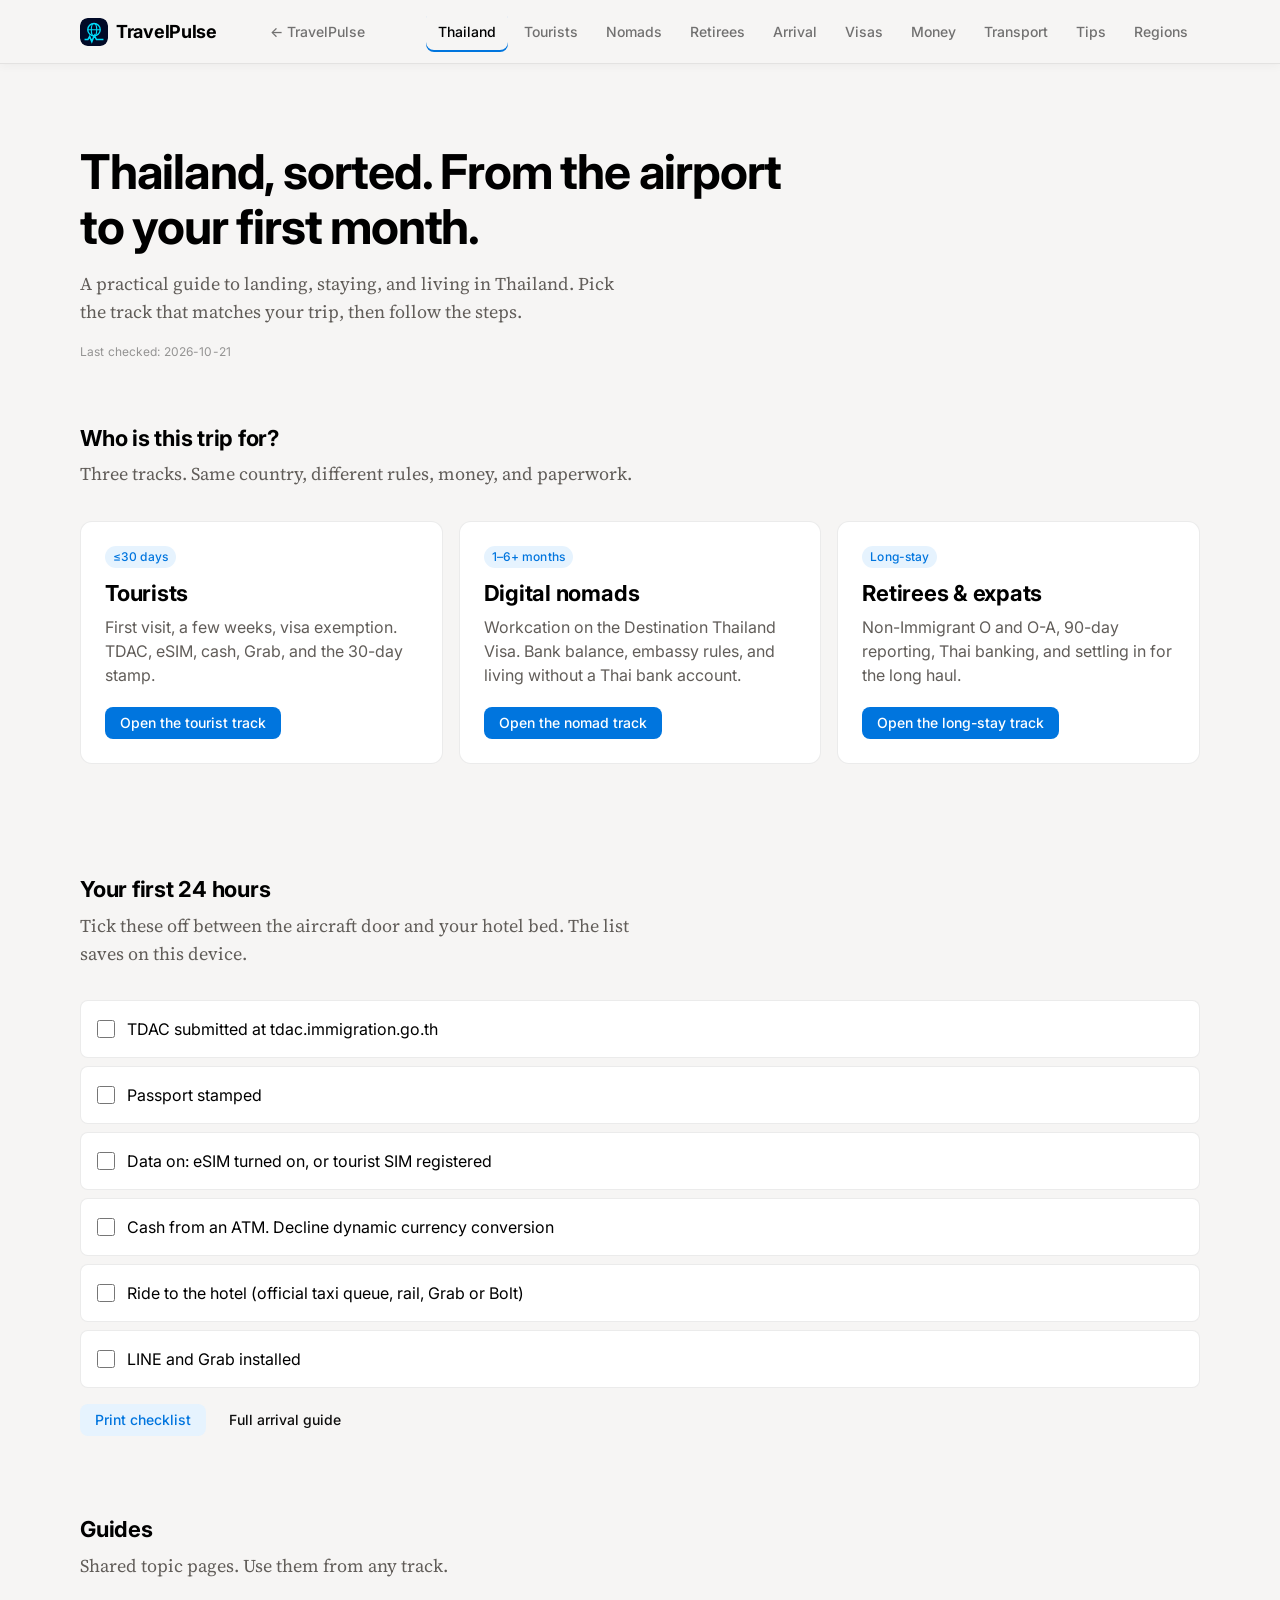
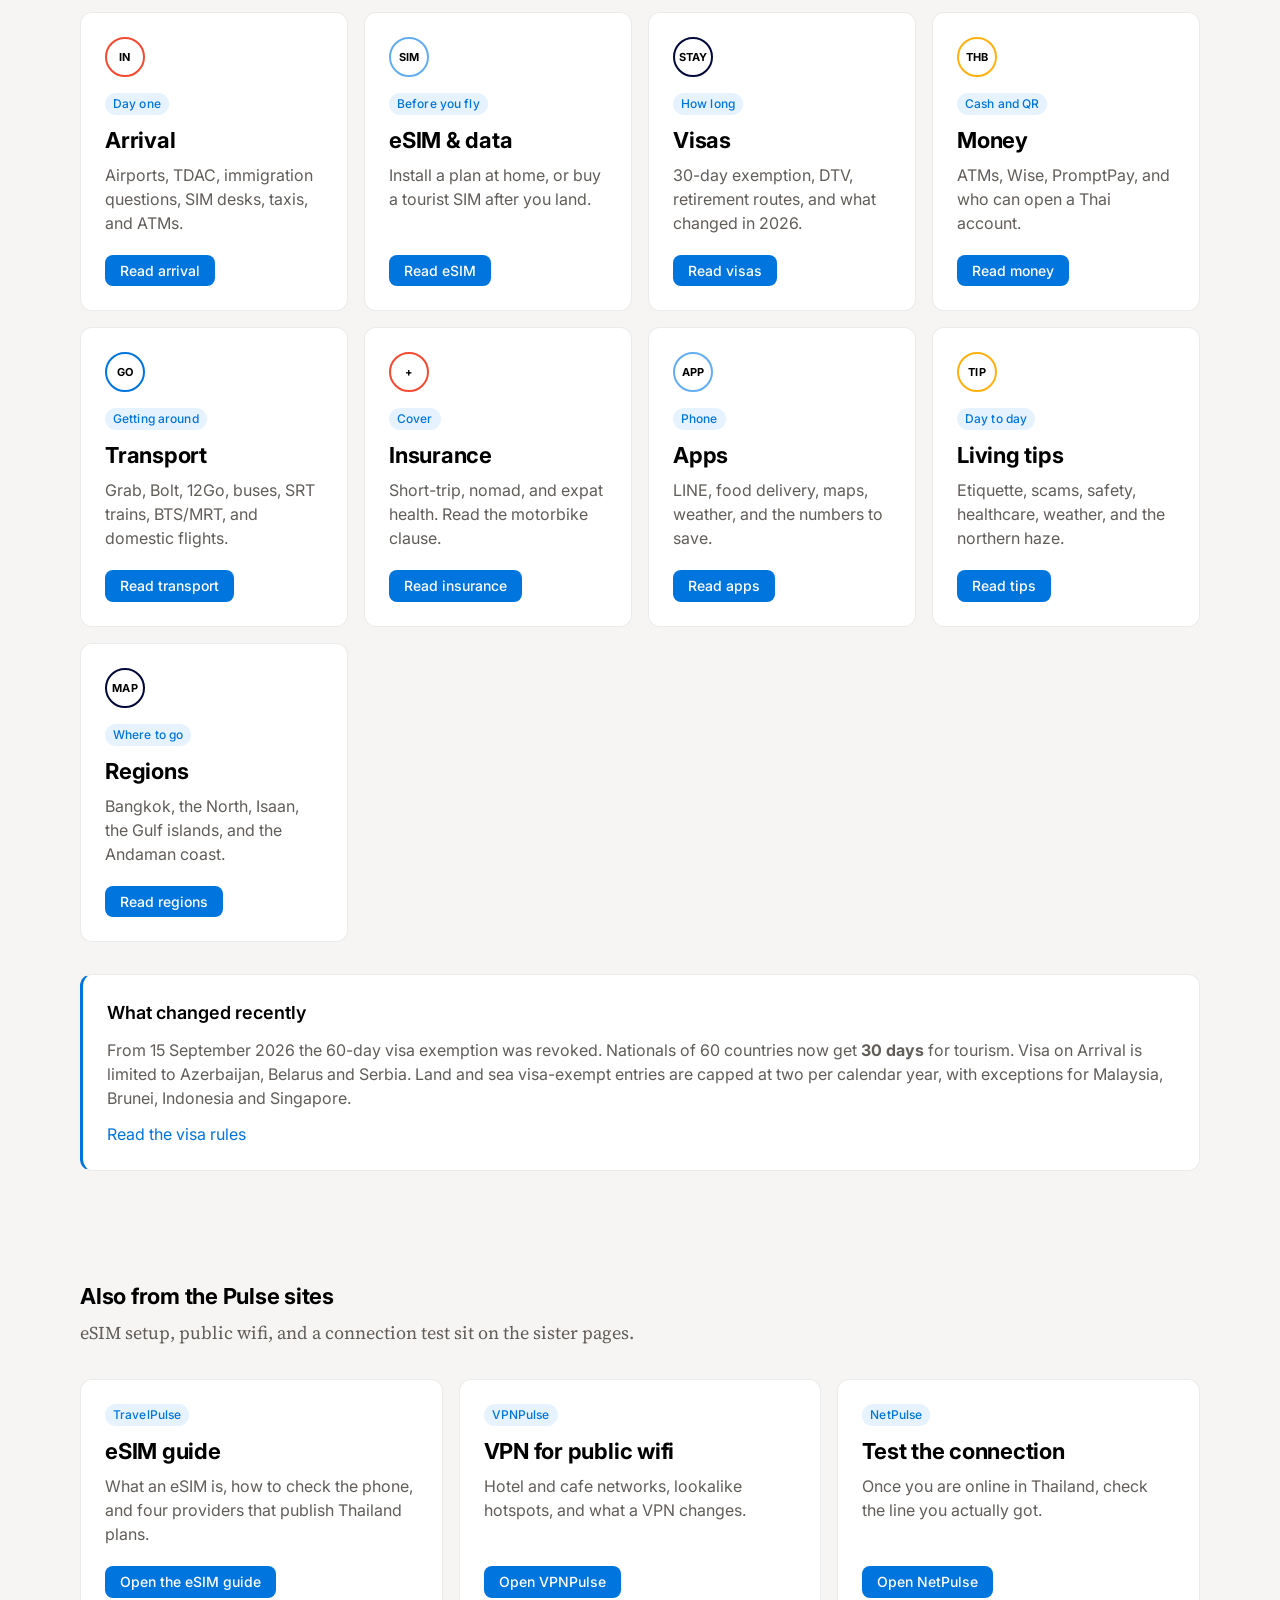
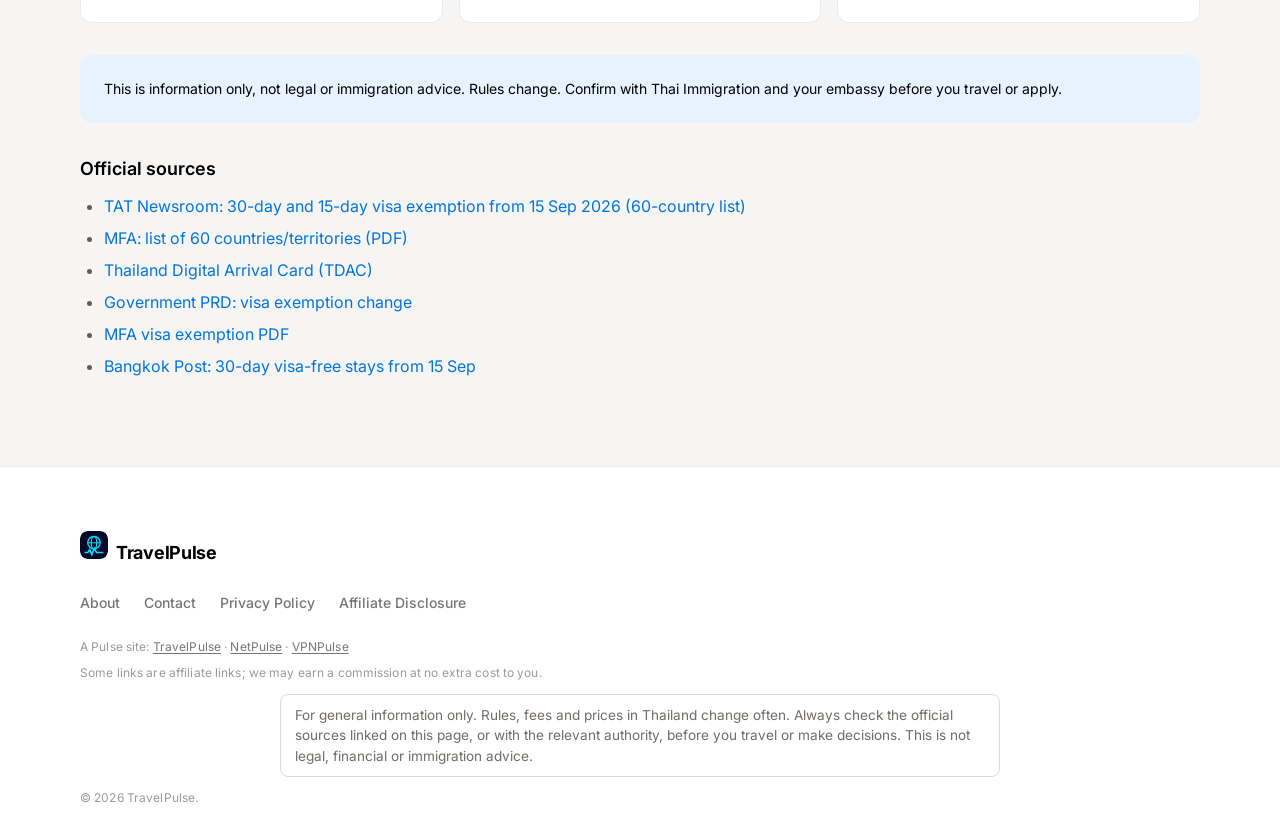
==== commit 0082dbd4: "Fact-check pass: verify/correct to-verify notes, add official sources, shared footer disclaimer" ====
--- a/index.html
+++ b/index.html
@@ -243,6 +243,8 @@
                 <section class="sources" aria-labelledby="sources-title">
           <h2 id="sources-title">Official sources</h2>
           <ul>
+            <li><a href="https://www.tatnews.org/2026/09/thailand-introduces-new-30-day-and-15-day-visa-exemption-rules-from-15-september/" target="_blank" rel="noopener">TAT Newsroom: 30-day and 15-day visa exemption from 15 Sep 2026 (60-country list)</a></li>
+            <li><a href="https://image.mfa.go.th/mfa/0/zE6021nSnu/0303/%E0%B8%9C.30.pdf" target="_blank" rel="noopener">MFA: list of 60 countries/territories (PDF)</a></li>
             <li><a href="https://tdac.immigration.go.th" target="_blank" rel="noopener">Thailand Digital Arrival Card (TDAC)</a></li>
             <li><a href="https://thailand.prd.go.th/en/content/category/detail/id/48/iid/538547" target="_blank" rel="noopener">Government PRD: visa exemption change</a></li>
             <li><a href="https://image.mfa.go.th/mfa/0/TkZZJfspCP/Visa_Exemption_Scheme/PR-eng.pdf" target="_blank" rel="noopener">MFA visa exemption PDF</a></li>
@@ -263,7 +265,7 @@
       </ul>
       <p class="footer-copy">A Pulse site: <a href="https://travelpulse.site/">TravelPulse</a> · <a href="https://netpulse.site" target="_blank" rel="noopener">NetPulse</a> · <a href="https://vpnpulse.site" target="_blank" rel="noopener">VPNPulse</a></p>
       <p class="footer-copy">Some links are affiliate links; we may earn a commission at no extra cost to you.</p>
-      <p class="footer-copy">Information only, not legal or immigration advice. Confirm rules with Thai Immigration and your embassy.</p>
+      <p class="footer-disclaimer">For general information only. Rules, fees and prices in Thailand change often. Always check the official sources linked on this page, or with the relevant authority, before you travel or make decisions. This is not legal, financial or immigration advice.</p>
       <p class="footer-copy">&copy; 2026 TravelPulse.</p>
     </div>
   </footer>
--- a/thailand.css
+++ b/thailand.css
@@ -286,3 +286,15 @@
   .tool-card, .policy-section, .vpn-card { break-inside: avoid; }
   .checklist label:has(input:checked)::after { content: " (done)"; }
 }
+
+/* Shared footer disclaimer */
+.footer-disclaimer {
+  max-width: 720px;
+  margin: 12px auto;
+  padding: 10px 14px;
+  font-size: 0.85rem;
+  line-height: 1.5;
+  border: 1px solid rgba(127,127,127,0.3);
+  border-radius: 8px;
+  opacity: 0.9;
+}
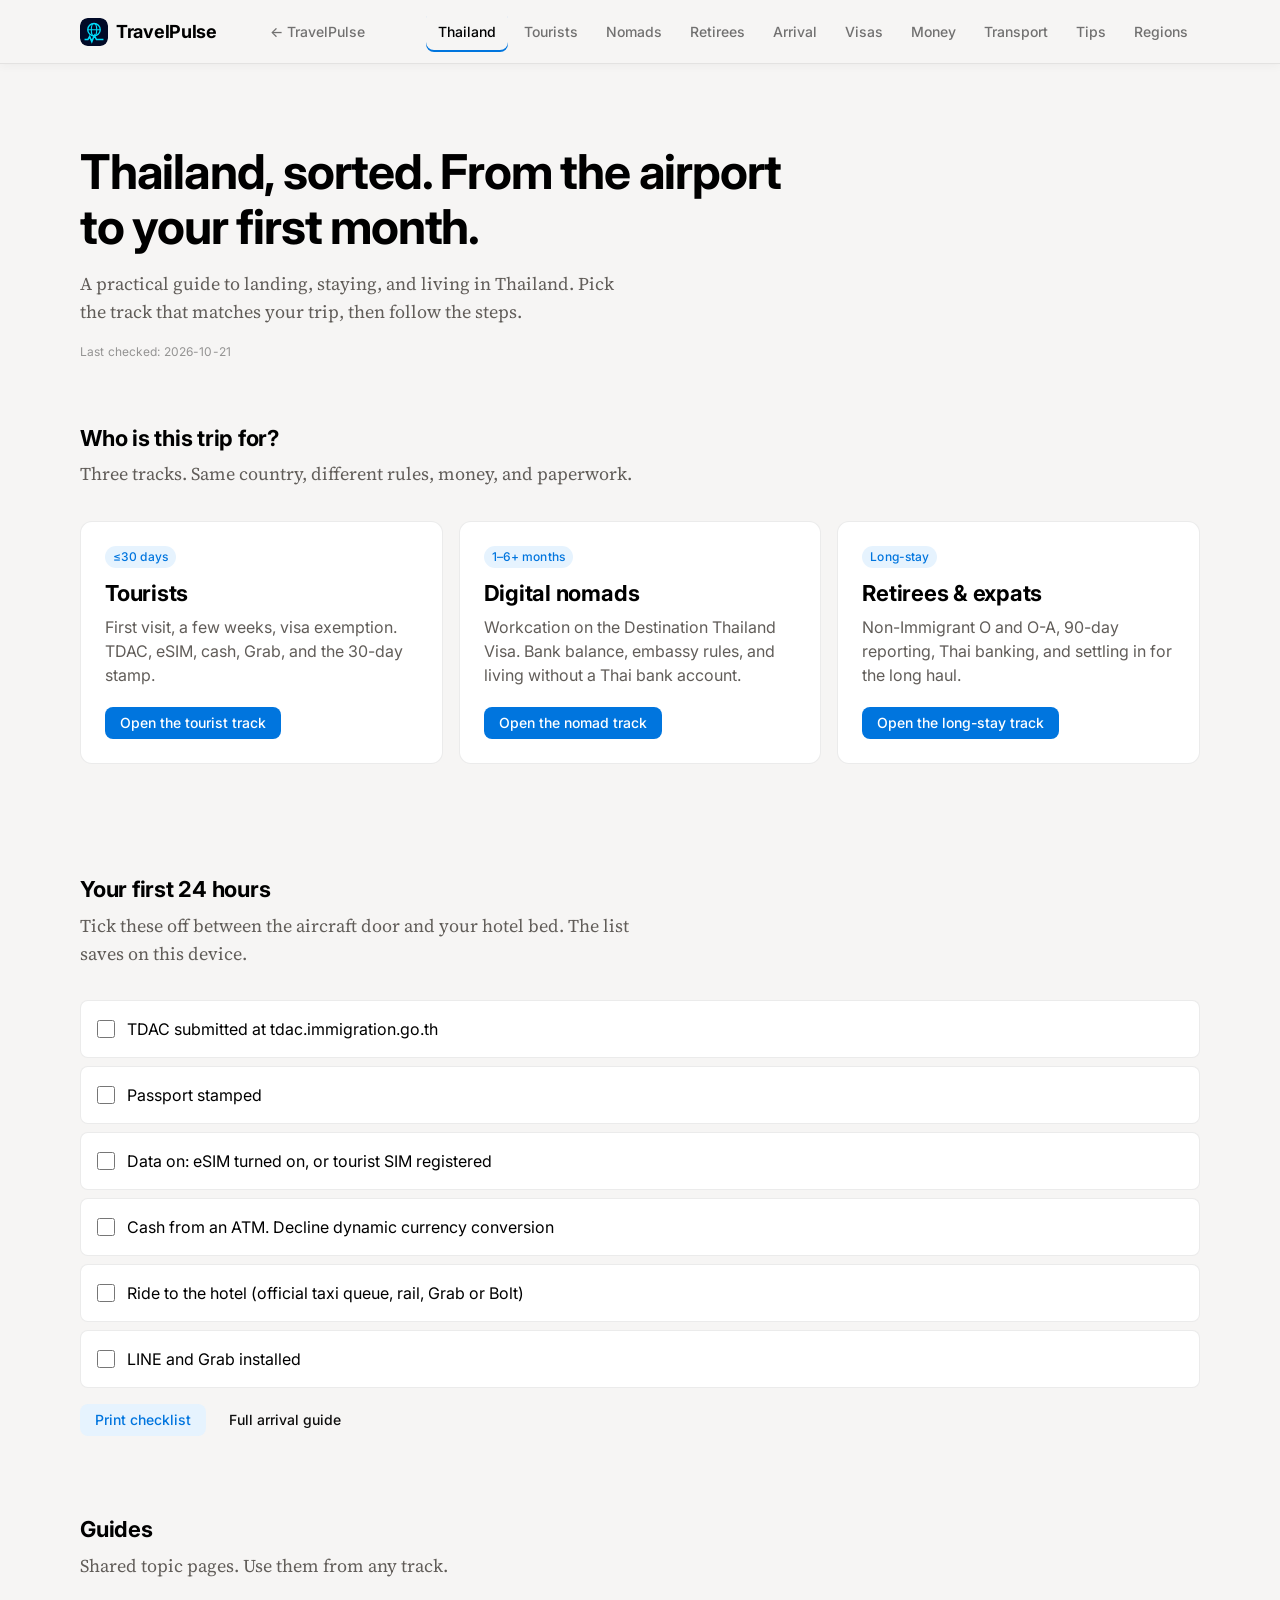
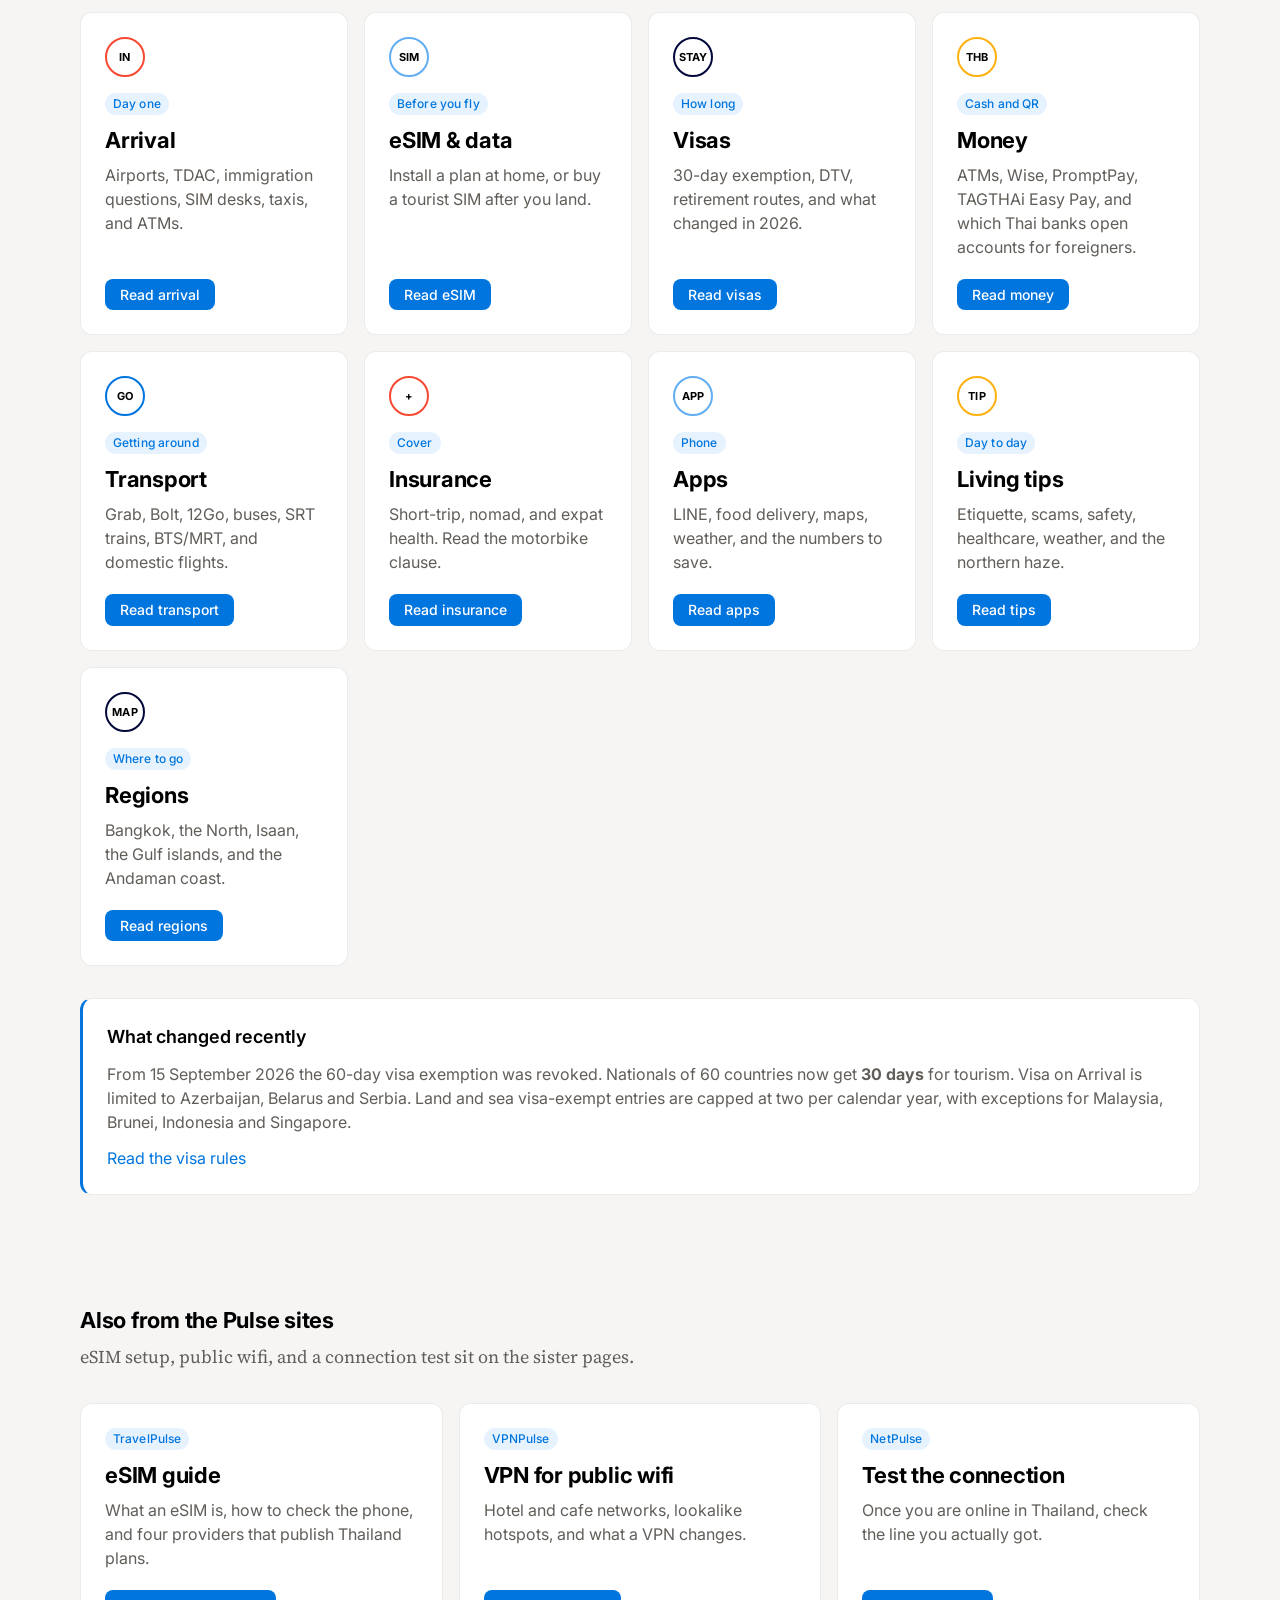
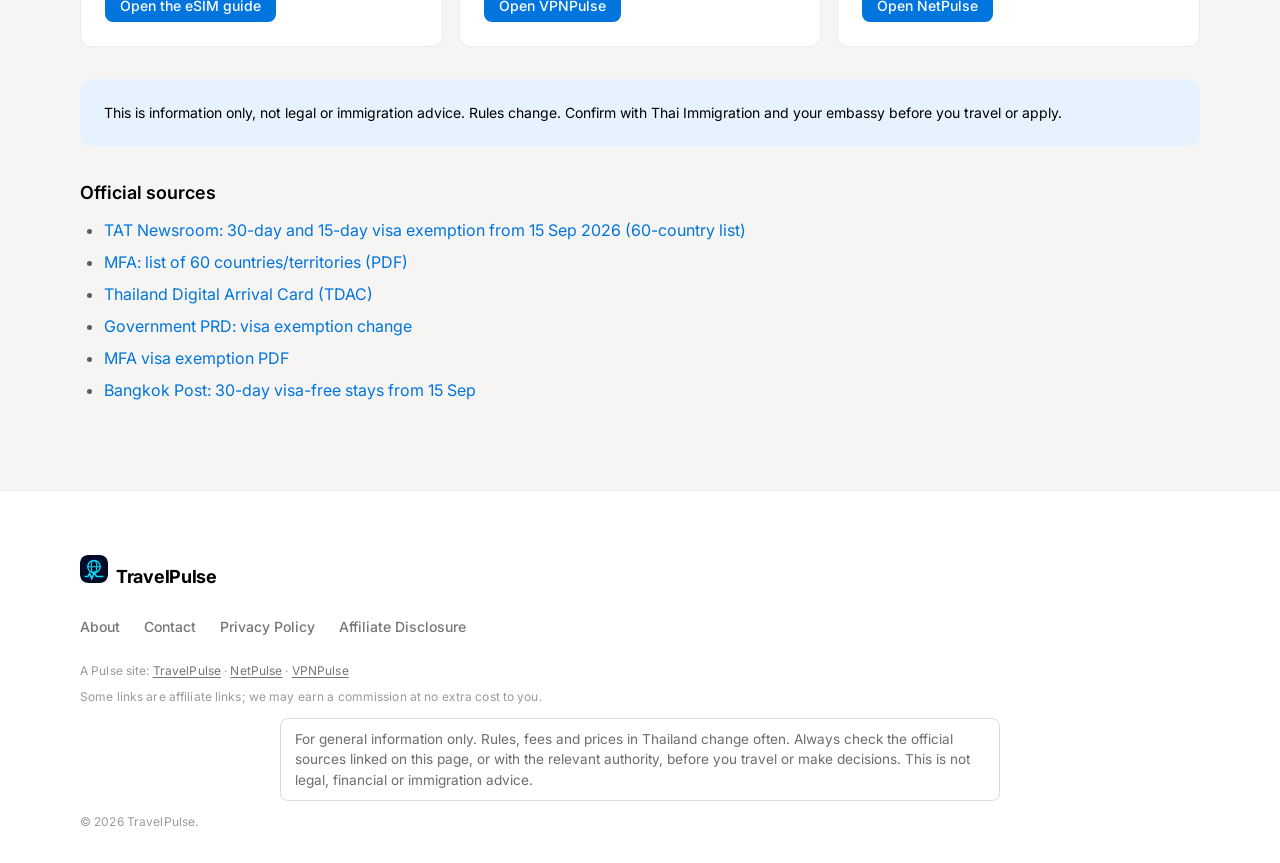
==== commit 578411f0: "Add TAGTHAi Easy Pay and Thai bank comparison; update track banking text" ====
--- a/index.html
+++ b/index.html
@@ -165,7 +165,7 @@
             <span class="tool-mark mark-marigold" aria-hidden="true">THB</span>
             <span class="tool-tag">Cash and QR</span>
             <h3>Money</h3>
-            <p>ATMs, Wise, PromptPay, and who can open a Thai account.</p>
+            <p>ATMs, Wise, PromptPay, TAGTHAi Easy Pay, and which Thai banks open accounts for foreigners.</p>
             <a href="money.html" class="btn btn-primary">Read money</a>
           </article>
           <article class="tool-card">
--- a/thailand.css
+++ b/thailand.css
@@ -298,3 +298,13 @@
   border-radius: 8px;
   opacity: 0.9;
 }
+
+.verify-inline { font-size: 0.8em; white-space: nowrap; opacity: 0.85; }
+.bank-table td { vertical-align: top; }
+@media (max-width: 640px) {
+  .bank-table td::before { font-weight: 600; display: block; }
+  .bank-table td:nth-child(2)::before { content: "App"; }
+  .bank-table td:nth-child(3)::before { content: "Foreigners"; }
+  .bank-table td:nth-child(4)::before { content: "Source"; }
+}
+.bank-table td, .bank-table td:not(.dns-data) { white-space: normal; overflow-wrap: anywhere; }
